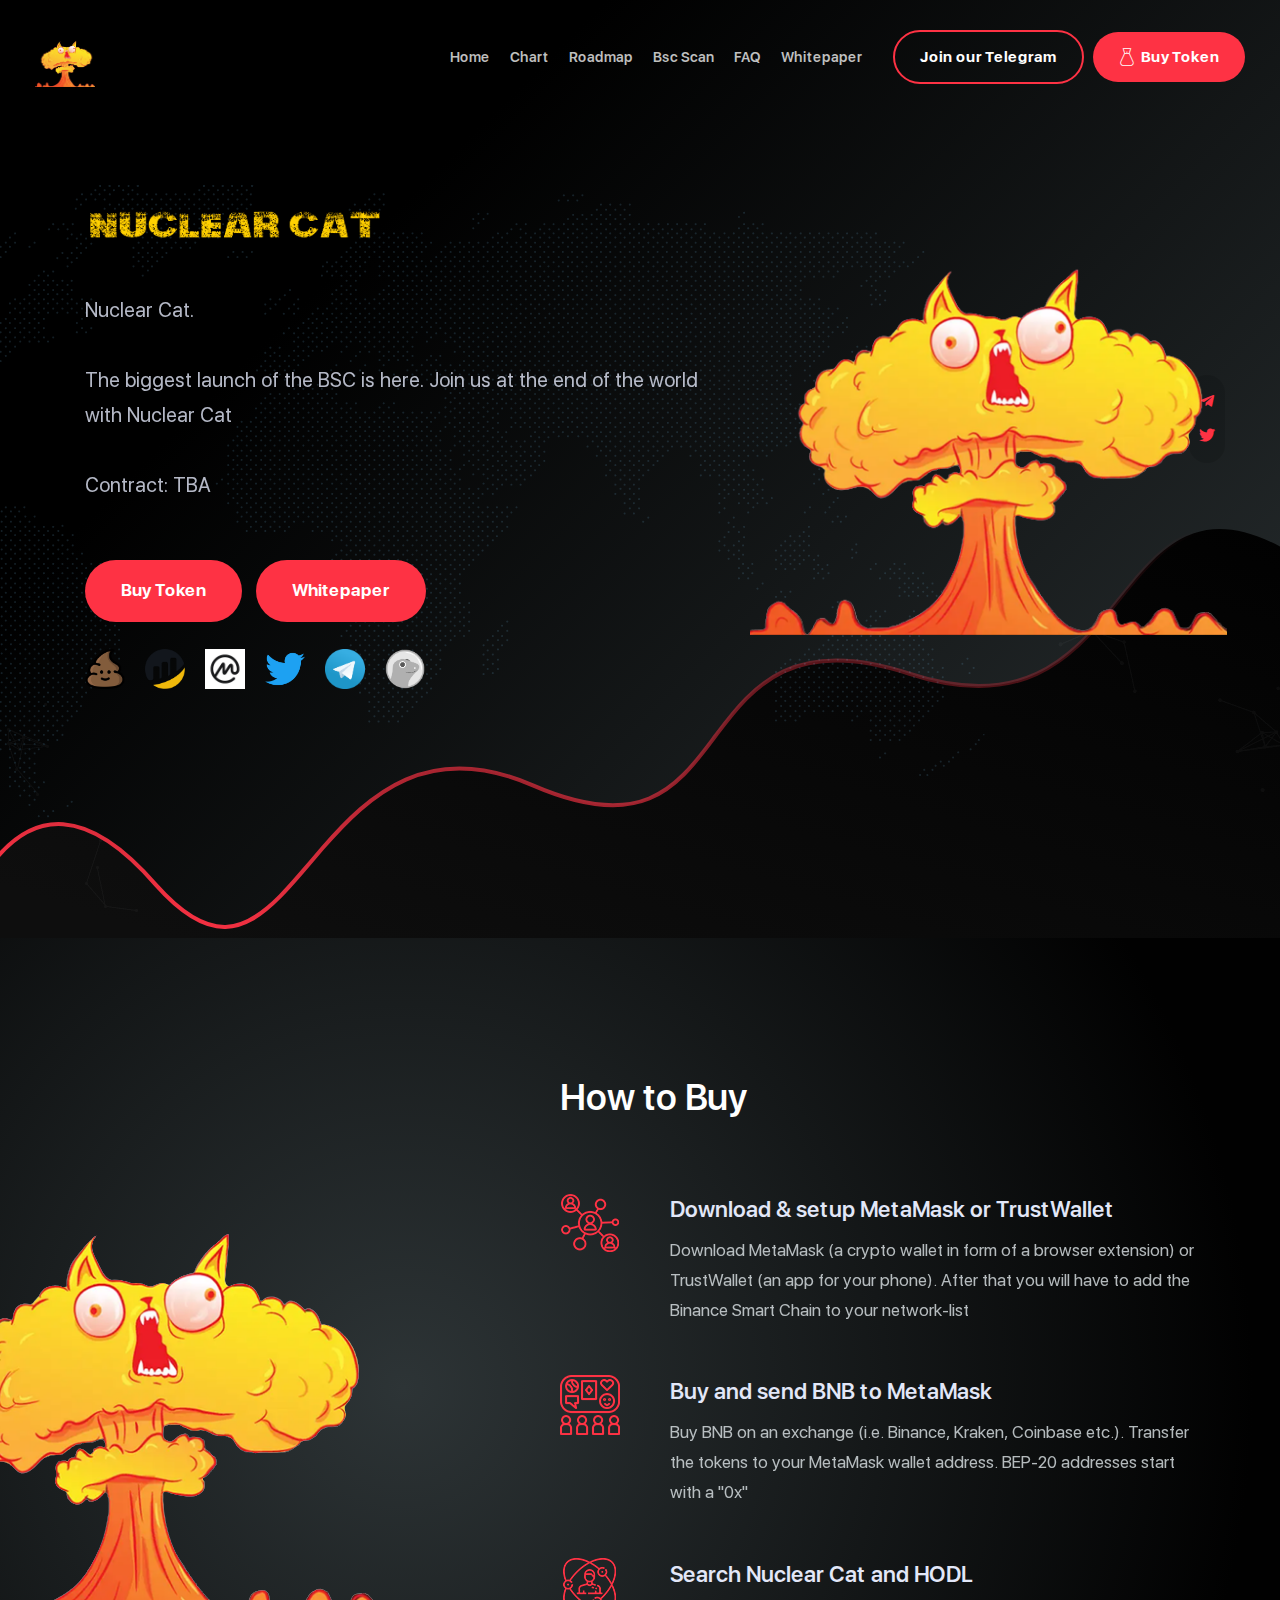
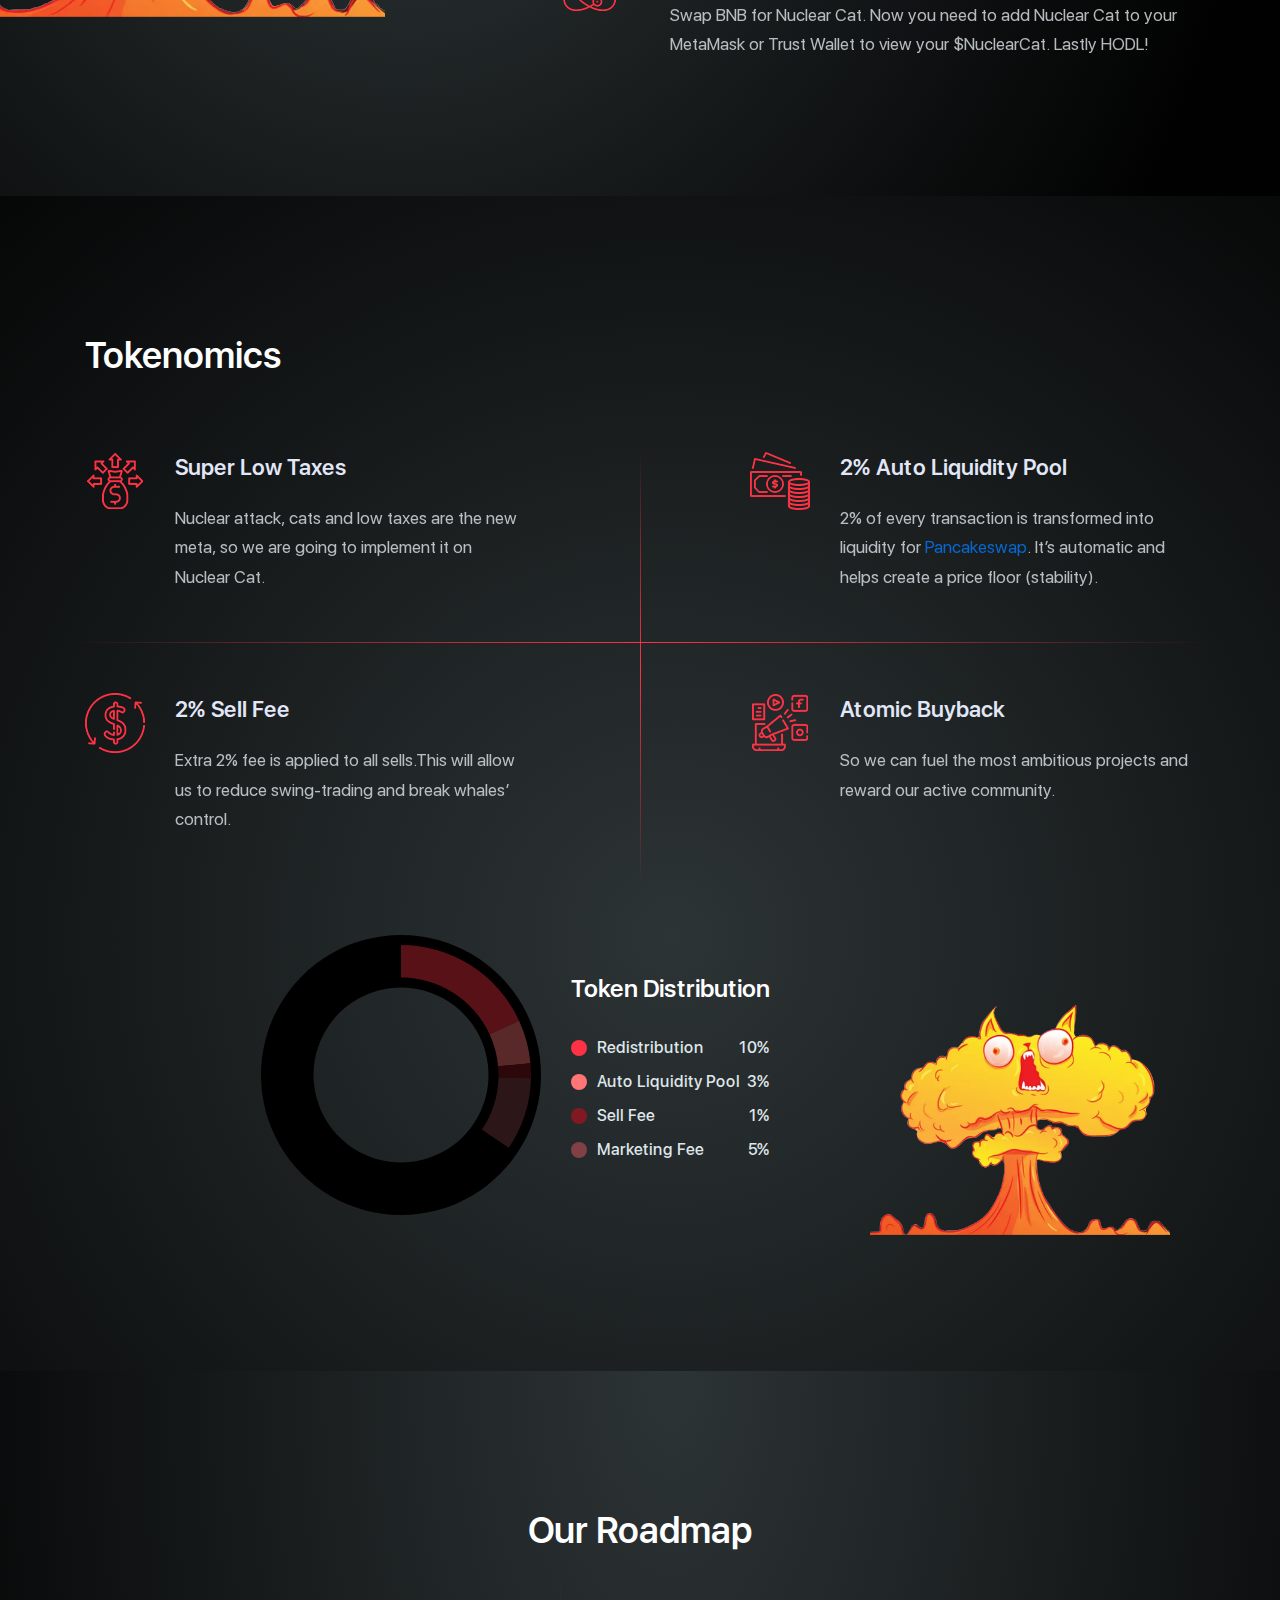
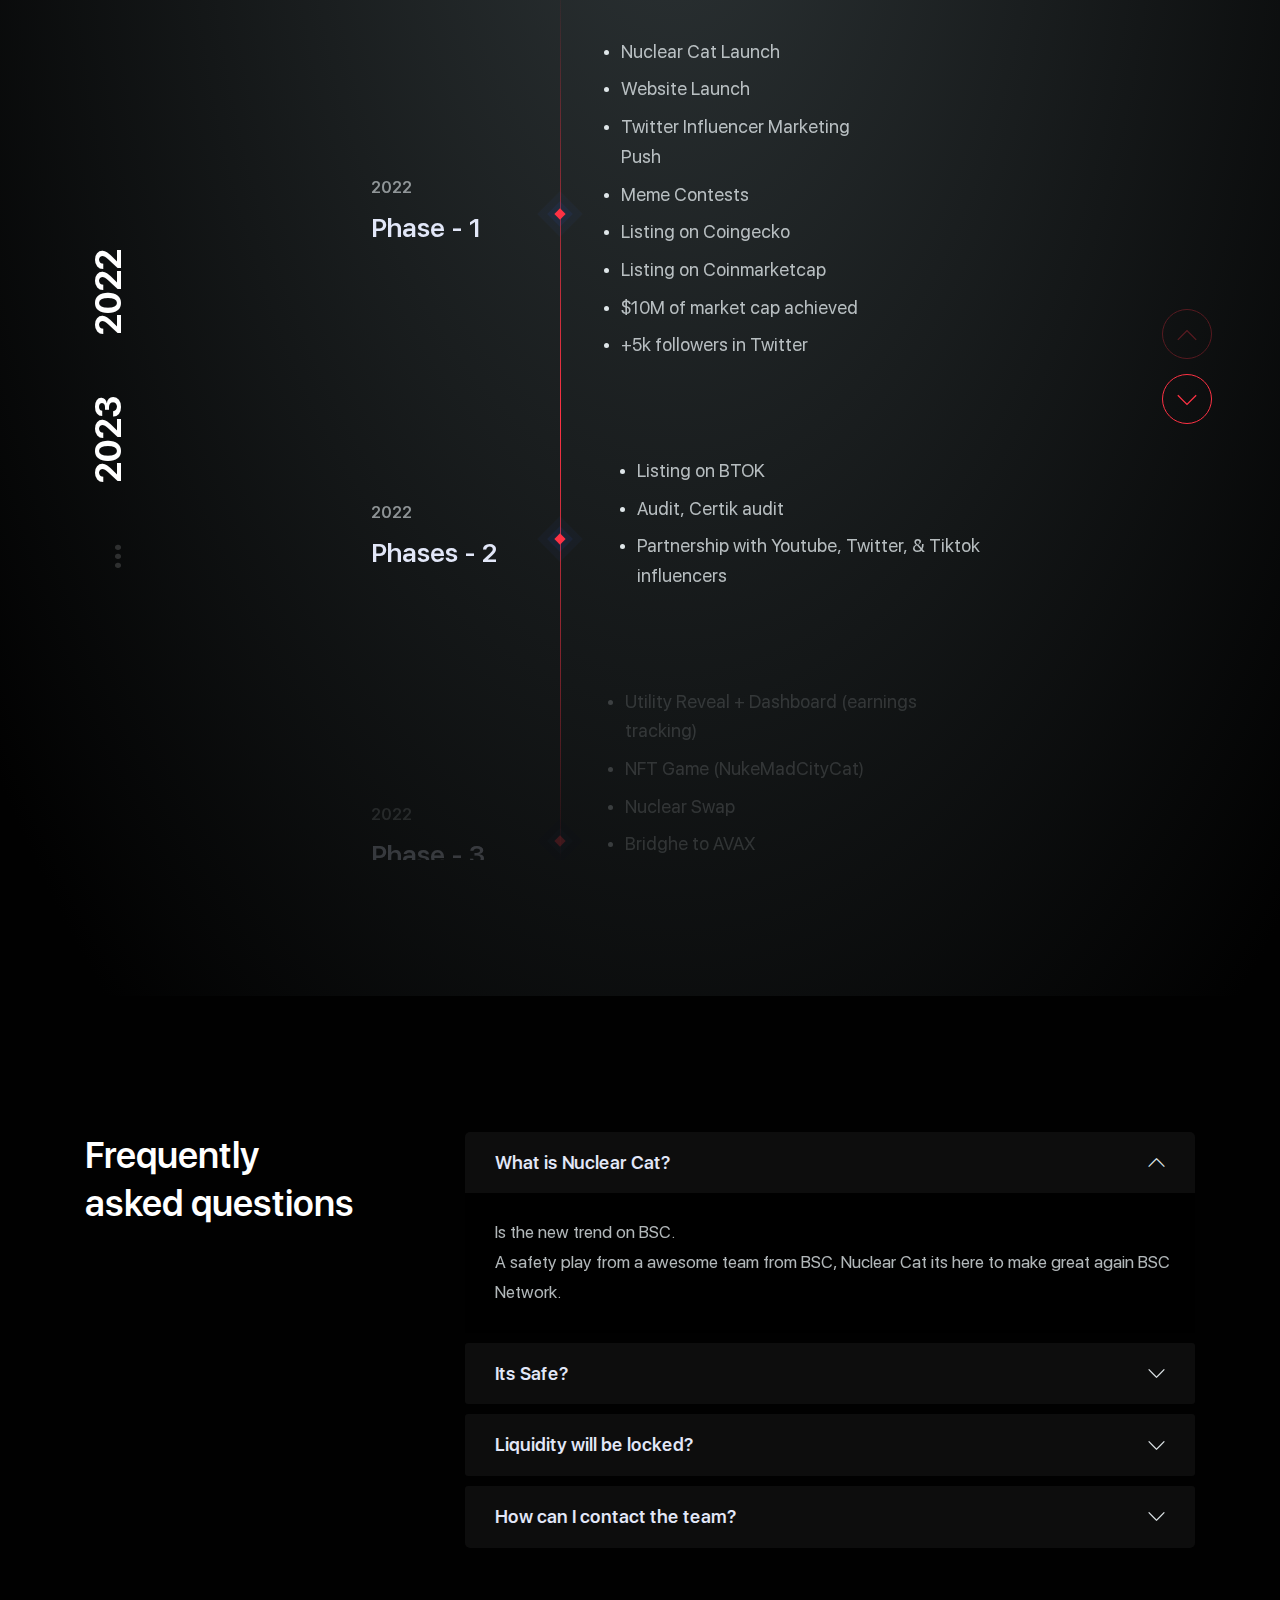
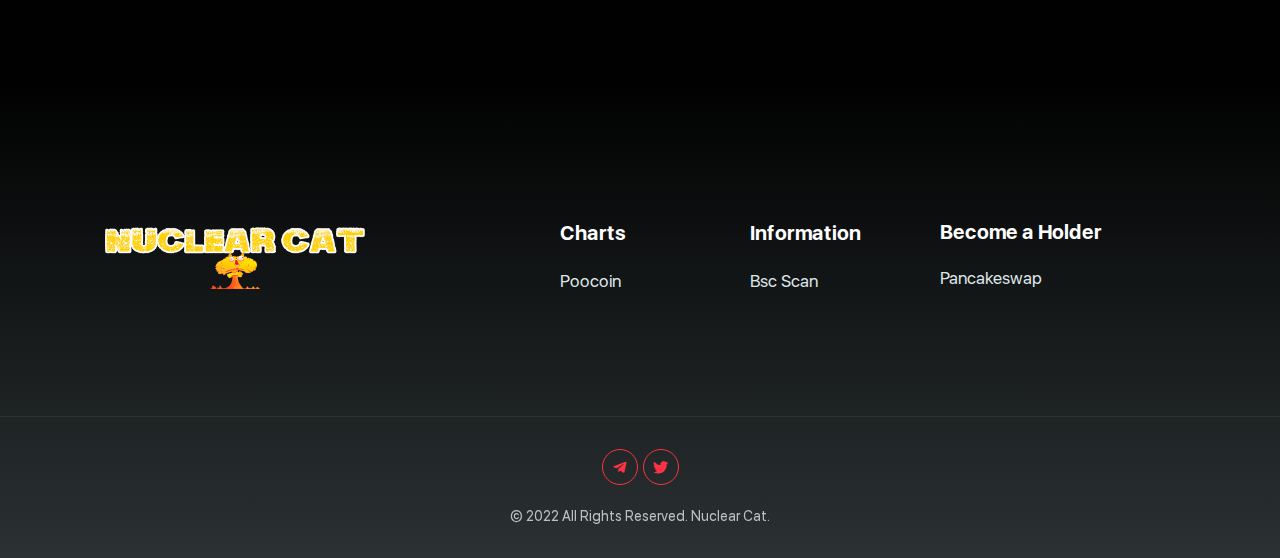
==== NuclearCat/index.html @ a7e16553 "Add files via upload" ====
<!DOCTYPE html>
<html lang="en">

<head>
    <meta charset="UTF-8">
    <meta name="viewport" content="width=device-width, initial-scale=1.0">
    <meta http-equiv="X-UA-Compatible" content="ie=edge">
    <title>BOOM!</title>
    <!-- favicon CSS -->
    <link rel="icon" type="image/png" sizes="32x32" href="favicon.png">
    <link rel="apple-touch-icon" sizes="72x72" href="apple-touch-icon-72x72.png">
    <link rel="apple-touch-icon" sizes="114x114" href="apple-touch-icon-114x114.png">
    <!-- fonts -->
    <link href="fonts/sfuidisplay.css" rel="stylesheet">
    <!-- Icon fonts -->
    <link rel="stylesheet" href="https://use.fontawesome.com/releases/v5.8.1/css/all.css">
    <!-- Plugins CSS -->
    <link rel="stylesheet" href="css/plugins.min.css">
    <!-- Style CSS -->
    <link rel="stylesheet" href="css/app.css">
    <!-- Your CSS -->
    <link rel="stylesheet" href="css/custom.css">

</head>

    <body class="theme-blue" data-spy="scroll" data-target="#navbar-nav" data-animation="false" data-appearance="darkblue">

    <main class="main">
        <!-- =========== Start of Navigation (main menu) ============ -->
        <header class="navbar navbar-sticky sticky-bg-color--darkblue navbar-expand-lg navbar-dark">
            <div class="container-fluid position-relative">
                <a class="navbar-brand" href="index-2.html">
                    <img class="navbar-brand__regular" src="img/brand-logo-white.png" alt="brand-logo">
                    <img class="navbar-brand__sticky" src="img/brand-logo-white.png" alt="sticky brand-logo">
                </a>
                <!--  End of brand logo -->
                <button class="navbar-toggler d-lg-none" type="button" data-toggle="navbarToggler" aria-label="Toggle navigation">
                    <span class="navbar-toggler-icon"></span>
                </button>
                <!-- end of Nav toggler -->

                <div class="navbar-inner ml-lg-auto">
                    <!--  Nav close button inside off-canvas/ mobile menu -->
                    <button class="navbar-toggler d-lg-none" type="button" data-toggle="navbarToggler" aria-label="Toggle navigation">
                        <span class="navbar-toggler-icon"></span>
                    </button>
                    <!-- end of Nav Toggoler -->
                    <nav>
                        <ul class="navbar-nav" id="navbar-nav">
                            <li class="nav-item">
                                <a class="nav-link" href="index-2.html">Home</a>
                            </li>
                            <li class="nav-item">
                                <a class="nav-link" href="https://poocoin.app/tokens/0x284512003f52daf4b07873145ccee21ed5aef06b" target="_blank">Chart</a>
                            </li>
                            <li class="nav-item">
                                <a class="nav-link" href="#roadmap">Roadmap</a>
                            </li>
                            <li class="nav-item">
                                <a class="nav-link" href="https://bscscan.com/token/0x284512003f52daf4b07873145ccee21ed5aef06b" target="_blank">Bsc Scan</a>
                            </li>
                            <li class="nav-item">
                                <a class="nav-link" href="#faq">FAQ</a>
                            </li>
                            <li class="nav-item">
                                <a href="Whitepaper.pdf" target="_blank" class="nav-link" href="#faq">Whitepaper</a>
                            </li>
                        </ul>
                        <!-- end of nav menu items -->
                    </nav>
                </div>
                <div class="d-flex flex-column flex-sm-row align-items-center d-sm-inline-block ml-lg-1 ml-xl-2 mr-5 mr-sm-6 m-lg-0">
                    <a href="https://t.me/minifeg_bsc" class="btn btn-size--md btn-border btn-border--width--2 btn-border--color--primary color--white rounded--full btn-hover--3d btn-hover--splash d-none d-sm-inline-block">
                        <span class="btn__text d-flex align-items-center">Join our Telegram </span>
                    </a>
                    <a href="https://pancakeswap.finance/swap" target="_blank" class="btn btn-size--md btn-bg--cta--3 rounded--full btn-hover--3d btn-hover--splash">
                        <span class="btn__text d-flex align-items-center">
                            <i class="icon icon-money-bag color--white pr-1 h6-font font-w--700"></i>
                            Buy Token
                        </span>
                    </a>
                </div>
                <!-- end of nav cta button -->
            </div>
            <!-- end of container -->
        </header>
        <!-- =========== End of Navigation (main menu)  ============ -->

        <!-- =========== Start of Hero ============ -->
        <section class="hero hero--v6 hero--full section--darkblue bg-gradient--darkblue--1 d-flex align-items-center hidden">
            <div class="background-holder background--bottom z-index1">
                <img src="img/layout/map-1.png" alt="image" class="background-image-holder">
            </div>
            <!-- end of overlay bg -->
            <div class="svg-shape svg-shape-wave d-none d-lg-block">
                <svg xmlns="http://www.w3.org/2000/svg" viewBox="0 0 1920 620">
                    <defs>
                        <linearGradient id="wave-1-a" x1="91.821%" x2="8.258%" y1="-3.695%" y2="81.178%">
                        <stop offset="0%" stop-color="#010101"/>
                        <stop offset="100%" stop-color="#0e0e0e"/>
                        </linearGradient>
                        <linearGradient id="wave-1-b" x1="90.535%" x2="10.832%" y1="4.232%" y2="85.759%">
                        <stop offset="0%" stop-color="#FE3244" stop-opacity="0"/>
                        <stop offset="100%" stop-color="#FE3244"/>
                        </linearGradient>
                    </defs>
                    <path class="svg-line" fill="url(#wave-1-a)" fill-rule="evenodd" stroke="url(#wave-1-b)" stroke-width="6" d="M-22.367223,829.365369 C47.8180949,725.233038 134.111268,731.437531 234.193598,847.152817 C273.353512,891.087195 307.028199,910.593177 338.265123,909.853439 C365.092805,909.218118 390.288083,894.182042 420.454093,863.630787 C429.588386,854.379841 438.997249,843.964548 451.335914,829.645952 C453.858532,826.718541 476.633091,799.992904 483.603802,791.987122 C504.948033,767.473516 522.234002,749.459356 540.435668,733.563857 C562.788651,714.043017 585.163058,699.16629 608.833467,688.824275 C664.49258,664.505837 726.433205,665.853427 799.302255,697.505792 C874.685922,730.250439 930.021659,735.252444 973.79212,717.251707 C992.450868,709.578239 1009.12469,697.759955 1025.59014,681.307946 C1038.52265,668.385995 1049.41242,655.028513 1067.90797,630.411498 C1069.06331,628.873768 1074.30586,621.882493 1075.73545,619.980561 C1094.31817,595.258063 1105.7581,581.219491 1119.4406,567.377636 C1137.08772,549.52499 1155.23692,536.056623 1175.64738,526.508862 C1223.79391,503.986512 1284.04516,503.894195 1364.18517,530.10651 C1441.86592,555.514446 1503.30729,554.203957 1555.08071,530.306348 C1577.09537,520.14481 1597.32891,505.962764 1617.26372,487.437577 C1633.34022,472.497869 1648.09715,456.026992 1667.76056,431.934359 C1670.72185,428.306027 1689.78833,404.658967 1695.30396,397.965487 C1712.53689,377.052492 1725.79585,362.613652 1739.58866,350.465124 C1756.33384,335.716199 1772.9761,325.393365 1790.81046,319.319361 C1831.54878,305.444757 1878.51106,314.004559 1937.4923,348.861006 C2123.16473,458.588806 2144.25888,666.20199 2001.45303,970.525832 L2000.65244,972.231901 L-125.452084,994.056123 L-22.422471,829.450405 L-22.367223,829.365369 Z" transform="translate(0 -310)"/>
                </svg>
            </div>
            <!-- end of svg shape -->
            <div class="container">
                <div class="row">
                    <div class="col-12 col-md-10 col-lg-8 col-xl-7 mx-auto mx-lg-0 mb-3 mt-8 mt-lg-0 text-center text-lg-left z-index2">
                        <div class="hero-content">
                            <img src="img/logo.png" class="banner-logo" alt="Logo">
                            <p class="hero__description text-color--200 font-size--20 opacity--80 mb-3 mb-lg-5 mb-md-6">Nuclear Cat.<br><br>

The biggest launch of the BSC is here.
Join us at the end of the world with Nuclear Cat<br><br>

Contract: TBA</p>
                            <div class="button-group d-flex flex-column flex-sm-row align-items-center d-sm-inline-block">
                                <a href="https://pancakeswap.finance/swap" target="_blank" class="btn btn-bg--cta--3 rounded--full btn-hover--3d btn-hover--splash">
                                    <span class="btn__text">Buy Token</span>
                                </a>
                                <a href="Whitepaper.pdf" target="_blank" class="btn btn-bg--cta--3 rounded--full btn-hover--3d btn-hover--splash">
                                    <span class="btn__text">Whitepaper</span>
                                </a>



                            <div class="custom-icon-section">
                                <ul class="custom-icon-list">
                                    <li><a href="https://poocoin.app/tokens/0"><img src="img/icons/poocoin.png"></a></li>
                                    <li><a href="https://bscscan.com/token/0"><img src="img/icons/bscscan.png" target="_blank"></a></li>
                                    <li><a href="#"><img src="img/icons/cmc.png" target="_blank"></a></li>
                                    <li><a href="https://twitter.com/NuclearCat15?t=SXjwMXyRB3ouV_tAhQh-Eg&s=09"><img src="img/icons/twitter.png" target="_blank"></a></li>
                                    <li><a href="https://t.me/"><img src="img/icons/telegram.png" target="_blank"></a></li>
                                    <li><a href="#"><img src="img/icons/coingecko.png" style=" -webkit-filter: grayscale(100%);-moz-filter: grayscale(100%);-o-filter: grayscale(100%);-ms-filter: grayscale(100%);filter: grayscale(100%); margin-right: 0 !important;"></a></li>
                                </ul>
                            </div>
                            </div>
                        </div>
                        <!-- end of content -->
                    </div>
                    <!-- end of col -->

                    <div class="col-0 col-md-2 col-lg-4 col-xl-5 mx-auto mx-lg-0 mb-3 mt-8 mt-lg-0 text-center text-lg-left z-index2">
                        <div class="hero-content">
                            <img src="img/DiamondHands.png" style="width: 477px;margin-top: -42px !important;" alt="Logo">
                        </div>
                        <!-- end of content -->
                    </div>

                    <div class="col-12 col-md-1 pos-abs-md-vertical-center pos-right text-center  mr-md-3 mr-xl-2 z-index1">
                        <ul class="icon-group icon-group--vertical rounded--full justify-content-center mb-3 mb-md-10">
                            <li><a href="https://t.me/" class="color--primary"><i class="fab fa-telegram-plane"></i></a></li>
                            <li><a href="https://twitter.com/NuclearCat15?t=SXjwMXyRB3ouV_tAhQh-Eg&s=09" class="color--primary"><i class="fab fa-twitter"></i></a></li>
                        </ul>
                    </div>
                    <!-- end of social icon -->

                    <div class="col-xl-5 col-lg-7 position-relative pos-abs-xl-bottom-right z-index1 col-12 pb-md-5 pr-3 text-left">
                        <div class="ico-progress ico-progress--v1">
                            <!-- <div class="text-center text-lg-left">
                                <span class="font-size--20 color--white mb-1">Since Token launch:</span>
                                <ul class="countdown d-flex mb-4 justify-content-center justify-content-lg-start text-left" id="date" data-date="Aug 18, 2021, 21:59:00">

                                    <li class="d-flex flex-column mr-2 mr-sm-3">
                                        <span class="countdown__count h2-font font-w--500 mb-1" id="days"></span>
                                        <span class="color--primary font-w--500 opacity--60">Days</span>
                                    </li>

                                    <li class="d-flex flex-column mr-2 mr-sm-3">
                                        <span class="countdown__count h2-font font-w--500 mb-1" id="hours"></span>
                                        <span class="color--primary font-w--500 opacity--60">Hours</span>
                                    </li>

                                    <li class="d-flex flex-column mr-2 mr-sm-3">
                                        <span class="countdown__count h2-font font-w--500 mb-1" id="minutes"></span>
                                        <span class="color--primary font-w--500 opacity--60">Minutes</span>
                                    </li>

                                    <li class="d-flex flex-column">
                                        <span class="countdown__count h2-font font-w--500 mb-1" id="seconds"></span>
                                        <span class="color--primary font-w--500 opacity--60">Seconds</span>
                                    </li>
                                </ul>
                            </div> -->
                            <!-- end of countdown -->
                            <!-- <div class="ico-progress-bar rounded--full d-flex align-items-center mb-2">
                                <div class="ico-progress-bar__inner rounded--full bg-color--primary jsElement" data-progress-horizon="50"></div>
                            </div>
                            <div class="d-flex justify-content-between">
                                <div class="ico-progress__text">
                                    <span class="body-font color--primary opacity--70 font-w--500">Raised</span>
                                    <p class="text-color--300 h6-font font-w--700">457 373 $</p>
                                </div>
                                <div class="ico-progress__text text-right">
                                    <span class="body-font color--primary opacity--70 font-w--500">Hard cap</span>
                                    <p class="text-color--300 h6-font font-w--700">96 000 0 $</p>

                                </div>
                            </div> -->
                        </div>
                    </div>
                    <!-- end of progress -->
                </div>
                <!-- end of row -->
            </div>

        </section>
        <!-- =========== End of Hero ============ -->

        <!-- =========== Start of About ============ -->
        <section class="space about about--v1 section--darkblue bg-gradient--darkblue--2" id="about">
            <div class="container">
                <div class="row align-items-center">
                    <div class="col-12 col-lg-5 mb-6 mb-lg-0">
                        <picture class="about__image">
                            <img src="img/illustration-01.png" alt="illustration">
                        </picture>
                    </div>
                    <!-- end of image -->
                    <div class="col-12 col-lg-7 remove-space--bottom">
                        <div class="mb-5 mb-lg-7 text-center text-lg-left reveal">
                            <h2 class="h3-font font-w--600 mb-2">How to Buy</h2>
                            <!-- <p class="font-size--20">The main objectives of the project are to meet the needs of cryptocurrency projects and users for traditional services, and to provide access to investment product.</p> -->
                        </div>
                        <!-- end of section title -->
                        <div class="d-md-flex mb-4 mb-lg-5 text-center text-md-left reveal">
                            <span class="mb-3 mb-lg-0 mr-md-5">
                                <img src="img/icon-mission.png" alt="icon">
                            </span>
                            <div>
                                <h3 class="h5-font font-w--600 text-color--200 mb-1">Download & setup MetaMask or TrustWallet</h3>
                                <p class="text-color--500">
Download MetaMask (a crypto wallet in form of a browser extension) or TrustWallet (an app for your phone). After that you will have to add the Binance Smart Chain to your network-list</p>
                            </div>
                        </div>
                        <!-- end of single item -->
                        <div class="d-md-flex mb-4 mb-lg-5 text-center text-md-left reveal">
                            <span class="mb-3 mb-lg-0 mr-md-5">
                                <img src="img/icon-vision.png" alt="icon">
                            </span>
                            <div>
                                <h3 class="h5-font font-w--600 text-color--200 mb-1">Buy and send BNB to MetaMask</h3>
                                <p class="text-color--500">
Buy BNB on an exchange (i.e. Binance, Kraken, Coinbase etc.). Transfer the tokens to your MetaMask wallet address. BEP-20 addresses start with a "0x"</p>
                            </div>
                        </div>
                        <!-- end of single item -->
                        <div class="d-md-flex mb-4 mb-lg-5 text-center text-md-left reveal">
                            <span class="mb-3 mb-lg-0 mr-md-5">
                                <img src="img/icon-background.png" alt="icon">
                            </span>
                            <div>
                                <h3 class="h5-font font-w--600 text-color--200 mb-1">Search Nuclear Cat and HODL</h3>
                                <p class="text-color--500">
Swap BNB for Nuclear Cat. Now you need to add Nuclear Cat to your MetaMask or Trust Wallet to view your $NuclearCat. Lastly HODL!</p>
                            </div>
                        </div>
                        <!-- end of single item -->
                    </div>
                </div>
            </div>

        </section>
        <!-- =========== End of About ============ -->


        <!-- =========== Start of Benefits and CTA ============ -->
        <section class="space section--darkblue bg-gradient--darkblue--3">
            <div class="container">
                <div class="row">
                    <div class="col-12 col-md-9 mx-auto mx-md-0">
                        <div class="mb-5 mb-lg-7 text-center text-md-left reveal">
                            <h2 class="h3-font font-w--600 mb-2">Tokenomics</h2>
                        </div>
                    </div>
                </div>
                <!-- end of section title row -->
                <div class="position-relative">
                    <div class="vertical-border d-flex pos-abs-center h-100 w-100">
                        <span class="column-border"></span>
                    </div>
                    <div class="row horizontal-border justify-content-between mb-lg-5 pb-lg-5 reveal">
                        <div class="col-12 col-md-6 col-lg-5">
                            <div class="d-lg-flex mb-4 mb-lg-0 text-center text-md-left">
                                <span class="mb-3 mb-lg-0 mr-md-3">
                                    <img src="img/icon-place1.png" alt="icon">
                                </span>
                                <div>
                                    <h3 class="h5-font text-color--200 font-w--600 mb-2">Super Low Taxes</h3>
                                    <p class="text-color--500">
Nuclear attack, cats and low taxes are the new meta, so we are going to implement it on Nuclear Cat. 

                                    </p>
                                </div>
                            </div>
                        </div>
                        <!-- end of single item col -->
                        <div class="col-12 col-md-6 col-lg-5">
                            <div class="d-lg-flex mb-4 mb-lg-0 text-center text-md-left">
                                <span class="mb-3 mb-lg-0 mr-md-3">
                                    <img src="img/icon-place2.png" alt="icon">
                                </span>
                                <div>
                                    <h3 class="h5-font text-color--200 font-w--600 mb-2">2% Auto Liquidity Pool</h3>
                                    <p class="text-color--500">
2% of every transaction is transformed into liquidity for <a href="https://pancakeswap.finance/swap" target="_blank">Pancakeswap</a>.
It’s automatic and helps create a price floor (stability).</p>
                                </div>
                            </div>
                        </div>
                        <!-- end of single item col -->
                    </div>
                    <!-- end of content row -->
                    <div class="row horizontal-border justify-content-between mb-lg-5 pb-lg-5 reveal">
                        <div class="col-12 col-md-6 col-lg-5">
                            <div class="d-lg-flex mb-4 mb-lg-0 text-center text-md-left">
                                <span class="mb-3 mb-lg-0 mr-md-3">
                                    <img src="img/icon-place3.png" alt="icon">
                                </span>
                                <div>
                                    <h3 class="h5-font text-color--200 font-w--600 mb-2">2% Sell Fee</h3>
                                    <p class="text-color--500">
Extra 2% fee is applied to all sells.This will allow us to reduce swing-trading and break whales’ control. </p>
                                </div>
                            </div>
                        </div>
                        <!-- end of single item col -->
                        <div class="col-12 col-md-6 col-lg-5">
                            <div class="d-lg-flex mb-4 mb-lg-0 text-center text-md-left">
                                <span class="mb-3 mb-lg-0 mr-md-3">
                                    <img src="img/icon-place4.png" alt="icon">
                                </span>
                                <div>
                                    <h3 class="h5-font text-color--200 font-w--600 mb-2">Atomic Buyback</h3>
                                    <p class="text-color--500">
So we can fuel the most ambitious projects and reward our active community.</p>
                                </div>
                            </div>
                        </div>
                        <!-- end of single item col -->
                    </div>
                    <!-- end of content row -->
                </div>
                <!-- end of benefits row -->
                <div class="row">
                    <div class="col-12 col-lg-8 pr-lg-6 mb-4 mb-lg-0">
                        <div class="token-saleinfo-dist d-md-flex align-items-md-center reveal">
                            <div id="pie-chart--v1" class="pie-chart--flat position-relative mx-auto mr-md-3 mb-3 mb-md-0">
                                <div class="text-center d-flex flex-column pos-abs-center">
                                </div>
                            </div>
                            <!-- end of pie chart -->
                            <div class="content dist-content">
                                <h3 class="h4-font font-w--600 mb-3">Token Distribution</h3>

                                <ul class="content-list list-unstyled remove-space--bottom">
                                    <li class="font-w--500 d-flex align-items-center justify-content-between mb-1">
                                        <div class="d-flex align-items-center">
                                            <span class="oval--md mr-1 jsElement" data-bg-color="#FE3244"></span>
                                            <span class="content-list__name text-color--400">Redistribution</span>
                                        </div>
                                        <span class="content-list__value text-color--400">10%</span>
                                    </li>
                                    <li class="font-w--500 d-flex align-items-center justify-content-between mb-1">
                                        <div class="d-flex align-items-center">
                                            <span class="oval--md mr-1 jsElement" data-bg-color="#ff7675"></span>
                                            <span class="content-list__name text-color--400">Auto Liquidity Pool </span>
                                        </div>
                                        <span class="content-list__value text-color--400">3%</span>
                                    </li>
                                    <li class="font-w--500 d-flex align-items-center justify-content-between mb-1">
                                        <div class="d-flex align-items-center">
                                            <span class="oval--md mr-1 jsElement" data-bg-color="#801922"></span>
                                            <span class="content-list__name text-color--400">Sell Fee</span>
                                        </div>
                                        <span class="content-list__value text-color--400">1%</span>
                                    </li>
                                    <li class="font-w--500 d-flex align-items-center justify-content-between mb-1">
                                        <div class="d-flex align-items-center">
                                            <span class="oval--md mr-1 jsElement" data-bg-color="#804045"></span>
                                            <span class="content-list__name text-color--400">Marketing Fee</span>
                                        </div>
                                        <span class="content-list__value text-color--400">5%</span>
                                    </li>
                                </ul>
                            </div>
                            <!-- end of dist content -->
                        </div>
                    </div>
                    <!-- end of token dist col -->

                    <div class="col-12 col-lg-4 ml-auto">
                        <center><img src="img/MinifegLogo.png" alt="MiniFeg" style="max-width: 300px;"></center>
                    </div>
                </div>
            </div>
            <!-- end of benefits area -->

        </section>
        <!-- =========== End of Benefits and CTA ============ -->


        <!-- =========== Start of Roadmap ============ -->
        <section class="space hidden roadmap roadmap--v1 section--darkblue bg-gradient--darkblue--5" id="roadmap">
            <div class="container">
                <div class="row">
                    <div class="col-12 col-sm-10 col-md-8 mx-auto reveal">
                        <div class="text-center mb-sm-5 mb-lg-7" style="margin-bottom: 0 !important;">
                            <h2 class="h3-font font-w--600 mb-2">Our Roadmap</h2>
                        </div>
                    </div>
                </div>
                <!-- end of section title row -->
                <div class="row align-items-center pb-7 pb-md-0 reveal">
                    <div class="col-12 col-xl-1 mx-auto mx-lg-0 text-center">
                        <ul class="roadmap__year list-unstyled d-xl-flex flex-xl-column">
                        </ul>
                    </div>
                    <div class="col-12 col-xl-9 ml-xl-auto">
                        <div class="carosuel-slider--v6" >
                            <div class="slide mb-1" data-year="2022">
                                <div class="d-md-flex align-items-md-center">
                                    <div class="mr-5 pr-5 mr-xl-7 pr-xl-7 mb-3 mb-md-0 position-relative">
                                        <span class="text-color--500 font-w--600 mb-1 opacity--60">2022</span>
                                        <h3 class="slide__title font-w--600 font-size--26 text-color--200">Phase - 1</h3>
                                        <span class="d-none d-md-inline-block decor decor--square"></span>
                                    </div>
                                    <ul class="pl-2 pl-md-0">
                                        <li class="text-color--400">
                                            <p class="h6-font">Nuclear Cat Launch</p>
                                        </li>
                                        <li class="text-color--400">
                                            <p class="h6-font">Website Launch</p>
                                        </li>
                                        <li class="text-color--400">
                                            <p class="h6-font">Twitter Influencer Marketing Push</p>
                                        </li>
                                        <li class="text-color--400">
                                            <p class="h6-font">Meme Contests</p>
                                        </li>
                                        <li class="text-color--400">
                                            <p class="h6-font">Listing on Coingecko</p>
                                        </li>
                                        <li class="text-color--400">
                                            <p class="h6-font">Listing on Coinmarketcap</p>
                                        </li>
                                        <li class="text-color--400">
                                            <p class="h6-font">$10M of market cap achieved</p>
                                        </li>
                                        <li class="text-color--400">
                                            <p class="h6-font">+5k followers in Twitter</p>
                                        </li>
                                    </ul>
                                </div>
                            </div>
                            <!-- end of single slide -->
                            <div class="slide mb-1" data-year="2022">
                                <div class="d-md-flex align-items-md-center">
                                    <div class="mr-5 pr-5 mr-xl-7 pr-xl-7 mb-3 mb-md-0 position-relative">
                                        <span class="text-color--500 font-w--600 mb-1 opacity--60">2022</span>
                                        <h3 class="slide__title font-size--26 font-w--600 text-color--200">Phases - 2</h3>
                                        <span class="d-none d-md-inline-block decor decor--square"></span>
                                    </div>
                                    <ul class="pl-2 pl-md-0">
                                        <li class="text-color--400">
                                            <p class="h6-font">Listing on BTOK</p>
                                        </li>
                                        <li class="text-color--400">
                                            <p class="h6-font">Audit, Certik audit</p>
                                        </li>
                                        <li class="text-color--400">
                                            <p class="h6-font">Partnership with Youtube, Twitter, & Tiktok influencers</p>
                                        </li>
                                    </ul>
                                </div>
                            </div>
                            <!-- end of single slide -->
                            <div class="slide mb-1" data-year="2023">
                                <div class="d-md-flex align-items-md-center">
                                    <div class="mr-5 pr-5 mr-xl-7 pr-xl-7 mb-3 mb-md-0 position-relative">
                                        <span class="text-color--500 font-w--600 mb-1 opacity--60">2022</span>
                                        <h3 class="slide__title font-size--26 font-w--600 text-color--200">Phase - 3</h3>
                                        <span class="d-none d-md-inline-block decor decor--square"></span>
                                    </div>
                                    <ul class="pl-2 pl-md-0">
                                        <li class="text-color--400">
                                            <p class="h6-font">Utility Reveal + Dashboard (earnings tracking)</p>
                                        </li>
                                        <li class="text-color--400">
                                            <p class="h6-font">NFT Game (NukeMadCityCat)</p>
                                        </li>
                                        <li class="text-color--400">
                                            <p class="h6-font">Nuclear Swap</p>
                                        </li>
                                        <li class="text-color--400">
                                            <p class="h6-font">Bridghe to AVAX</p>
                                        </li>
                                        <li class="text-color--400">
                                            <p class="h6-font">Building NFT Platform</p>
                                        </li>
                                        <li class="text-color--400">
                                            <p class="h6-font">Marketing: NuclearCat goes to mainstream</p>
                                        </li>
                                    </ul>
                                </div>
                            </div>
                            <!-- end of single slide -->
                            <div class="slide mb-1" data-year="2022">
                                <div class="d-md-flex align-items-md-center">
                                    <div class="mr-5 pr-5 mr-xl-7 pr-xl-7 mb-3 mb-md-0 position-relative">
                                        <span class="text-color--500 font-w--600 mb-1 opacity--60">2022</span>
                                        <h3 class="slide__title font-size--26 font-w--600 text-color--200">Phase - 4</h3>
                                        <span class="d-none d-md-inline-block decor decor--square"></span>
                                    </div>
                                    <ul class="pl-2 pl-md-0">
                                        <li class="text-color--400">
                                            <p class="h6-font">To be continued...</p>
                                        </li>
                                    </ul>
                                </div>
                            </div>
                            <!-- end of single slide -->
                            <!-- <div class="slide mb-1" data-year="2022">
                                <div class="d-md-flex align-items-md-center">
                                    <div class="mr-5 pr-5 mr-xl-7 pr-xl-7 mb-3 mb-md-0 position-relative">
                                        <span class="text-color--500 font-w--600 mb-1 opacity--60">2022</span>
                                        <h3 class="slide__title font-size--26 font-w--600 text-color--200">Phase - 5</h3>
                                        <span class="d-none d-md-inline-block decor decor--square"></span>
                                    </div>
                                    <ul class="pl-2 pl-md-0">
                                        <li class="text-color--400">
                                            <p class="h6-font">To be continued...</p>
                                        </li>
                                    </ul>
                                </div>
                            </div> -->
<!-- end of single slide -->
                            <!-- <div class="slide mb-1" data-year="2023">
                                <div class="d-md-flex align-items-md-center">
                                    <div class="mr-5 pr-5 mr-xl-7 pr-xl-7 mb-3 mb-md-0 position-relative">
                                        <span class="text-color--500 font-w--600 mb-1 opacity--60">2023</span>
                                        <h3 class="slide__title font-size--26 font-w--600 text-color--200">Phase - 6</h3>
                                        <span class="d-none d-md-inline-block decor decor--square"></span>
                                    </div>
                                    <ul class="pl-2 pl-md-0">
                                        <li class="text-color--400">
                                            <p class="h6-font">To be continued...</p>
                                        </li>
                                    </ul>
                                </div>
                            </div> -->
                            <!-- end of single slide -->
                            <div class="slide mb-1" data-year="...">

                            </div>
                            <!-- end of single slide -->
                        </div>
                        <!-- end of single year slide group -->
                    </div>
                </div>
            </div>
        </section>
        <!-- =========== End of Roadmap ============ -->

        <!-- =========== Start of Doc and FAQ ============ -->
        <section class="section--darkblue bg-gradient--darkblue-6">

            <div class="space faq faq--v1" id="faq">
                <div class="container">
                    <div class="row">
                        <div class="col-12 col-lg-4">
                            <div class="text-center text-sm-left mb-5 mb-lg-7 reveal">
                                <h2 class="h3-font font-w--600 mb-2">Frequently <br> asked questions</h2>
                            </div>
                        </div>
                        <!-- end of section title col -->
                        <div class="col-12 col-lg-8">
                            <div class="accordion accordion--v1 reveal remove-space--bottom" id="accordion1">
                                <div class="card mb-1">
                                    <button class="btn btn-header btn-link" type="button" data-toggle="collapse" data-target="#collapse1" aria-expanded="true" aria-controls="collapse1">
                                        <span class="h6-font text-color--200 text-left font-w--600">What is Nuclear Cat?</span>
                                        <i class="icon icon-up-arrow"></i>
                                    </button>
                                    <div id="collapse1" class="collapse show" data-parent="#accordion1">
                                        <div class="card-body pl-3">
                                            <p class="text-color--500">Is the new trend on BSC.<br>
A safety play from a awesome team from BSC, Nuclear Cat its here to make great again BSC Network.

                                            </p>
                                        </div>
                                    </div>
                                </div>
                                <!-- end of single accordion-->
                                <div class="card mb-1">
                                    <button class="btn btn-header btn-link collapsed" type="button" data-toggle="collapse" data-target="#collapse2" aria-expanded="false" aria-controls="collapse2">
                                        <span class="h6-font text-color--200 text-left font-w--600">Its Safe?</span>
                                        <i class="icon icon-up-arrow"></i>
                                    </button>
                                    <div id="collapse2" class="collapse" data-parent="#accordion1">
                                        <div class="card-body pl-3">
                                            <p class="text-color--500">The contract its verified on BSCscan and you can test it with your favorite token checker tool.</p>
                                        </div>
                                    </div>
                                </div>
                                <!-- end of single accordion-->
                                <div class="card mb-1">
                                    <button class="btn btn-header btn-link collapsed" type="button" data-toggle="collapse" data-target="#collapse3" aria-expanded="false" aria-controls="collapse3">
                                        <span class="h6-font text-color--200 text-left font-w--600">Liquidity will be locked?</span>
                                        <i class="icon icon-up-arrow"></i>
                                    </button>
                                    <div id="collapse3" class="collapse" data-parent="#accordion1">
                                        <div class="card-body pl-3">
                                            <p class="text-color--500">Yes, the liquidity will be locked after launch.</p>
                                        </div>
                                    </div>
                                </div>
                                <!-- end of single accordion-->
                                <div class="card mb-1">
                                    <button class="btn btn-header btn-link collapsed" type="button" data-toggle="collapse" data-target="#collapse4" aria-expanded="false" aria-controls="collapse4">
                                        <span class="h6-font text-color--200 text-left font-w--600">How can I contact the team?</span>
                                            <i class="icon icon-up-arrow"></i>
                                    </button>
                                    <div id="collapse4" class="collapse" data-parent="#accordion1">
                                        <div class="card-body pl-3">
                                            <p class="text-color--500">The best way to contact the team is through our <a href="https://t.me/" target="_blank">Telegram</a>. We are always available to help you!</p>
                                        </div>
                                    </div>
                                </div>

                        </div>
                    </div>
                    <!-- end of FAQ row -->
                </div>
                <!-- end of FAQ container -->
            </div>
            <!-- end of FAQ Area -->

        </section>
        <!-- =========== End of Doc and FAQ ============ -->


        <!-- =========== Start of Footer ============ -->
        <footer class="footer section--darkblue bg-gradient--darkblue--6">
            <div class="space--top pb-6 pb-lg-10 border--bottom">
                <div class="container">
                    <div class="row">
                        <div class="col-12 col-md-9 col-lg-5 pr-lg-7 mb-4 mb-lg-0">
                            <span class="mb-2">
                                <img src="img/brand-logo-white-FOOTER.png" alt="brand-logo">
                            </span>
                            <!-- <p>The main objectives of the project are to meet the needs of cryptocurrency projects and users for traditional services, and to provide access to investment product.</p> -->
                        </div>
                        <!-- end of col -->
                        <div class="col-6 col-md-4 col-lg-2 mb-1 mb-lg-0">
                            <h3 class="font-size--20 text-color--300 mb-2 font-w--700">Charts</h3>
                            <ul class="list-unstyled">
                                <li><a href="https://poocoin.app/tokens/0" class="text-color--400 body-font">Poocoin</a></li>
                            </ul>
                        </div>
                        <!-- end of widget col -->
                        <div class="col-6 col-md-4 col-lg-2 mb-1 mb-lg-0">
                            <h3 class="font-size--20 text-color--300 mb-2 font-w--700">Information</h3>
                            <ul class="list-unstyled">
                                <li><a href="https://bscscan.com/token/0x284512003f52daf4b07873145ccee21ed5aef06b" class="text-color--400 body-font">Bsc Scan</a></li>
                            </ul>
                        </div>
                        <!-- end of widget col -->
                        <div class="col-6 col-md-4 col-lg-3 mb-1 mb-lg-0">
                            <h2 class="font-size--20 text-color--300 mb-2 font-w--700">Become a Holder</h2>
                            <ul class="list-unstyled">
                            <li><a href="https://pancakeswap.finance/swap" target="_blank" class="text-color--400 body-font">Pancakeswap</a></li>
                            </ul>
                        </div>
                        <!-- end of col -->
                    </div>
                    <!-- end of row -->
                </div>
                <!-- end of main footer container -->
            </div>
            <!-- end of main footer area -->
            <div class="py-3">
                <div class="container">
                    <div class="row">
                        <div class="col text-center">
                            <ul class="icon-group icon-rounded icon-rounded-color--primary justify-content-center">
                                <li><a href="#" class="color--primary"><i class="fab fa-telegram-plane"></i></a></li>
                                <li><a href="" class="color--primary"><i class="fab fa-twitter"></i></a></li>
                            </ul>
                            <p class="text-color--500 font-size--14">© 2022 All Rights Reserved.<a href="#" class="text-color--500">&nbsp;Nuclear Cat</a>. </p>
                        </div>
                    </div>
                    <!-- end of mini footer row -->
                </div>
                <!-- end of mini footer container -->
            </div>
            <!-- end of mini footer area -->
        </footer>
        <!-- =========== End of Footer ============ -->
    </main>
    <script src="js/plugins.min.js"></script>
    <script src="js/app.js"></script>
</body>

</html>
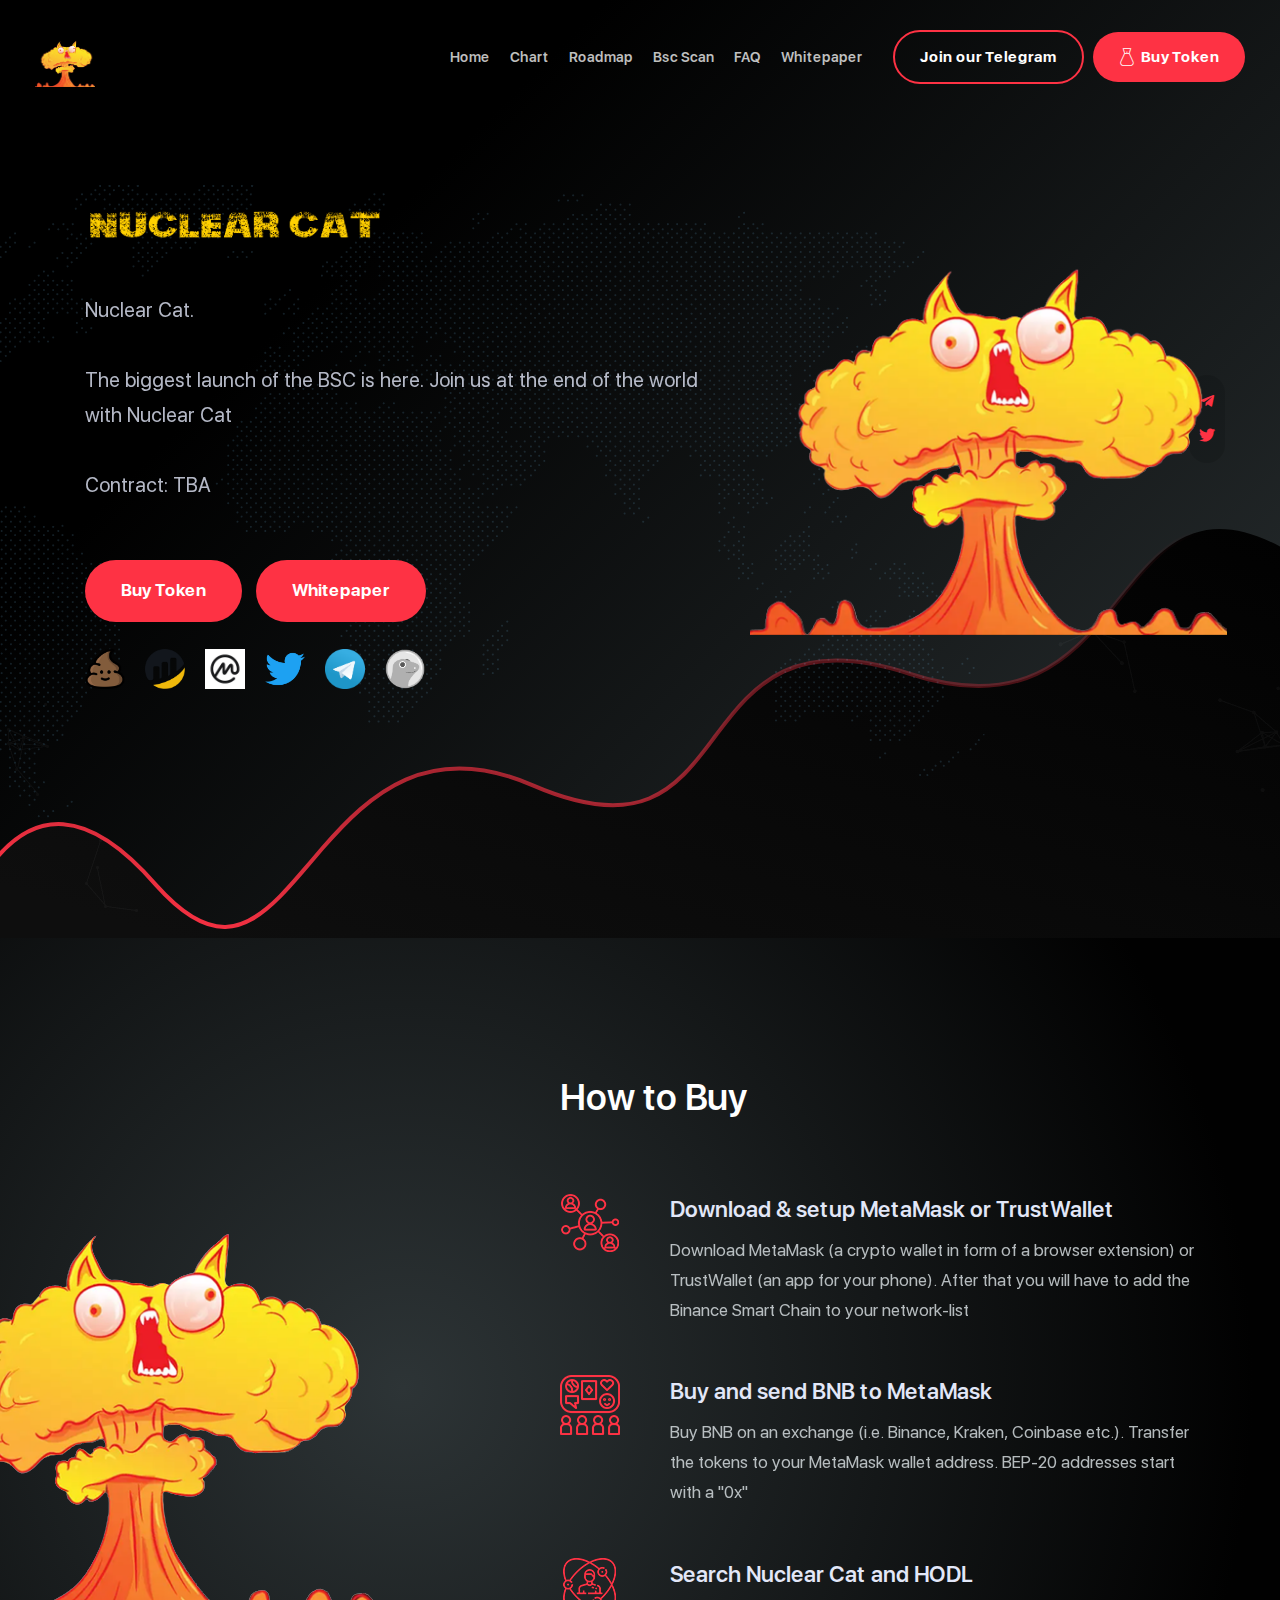
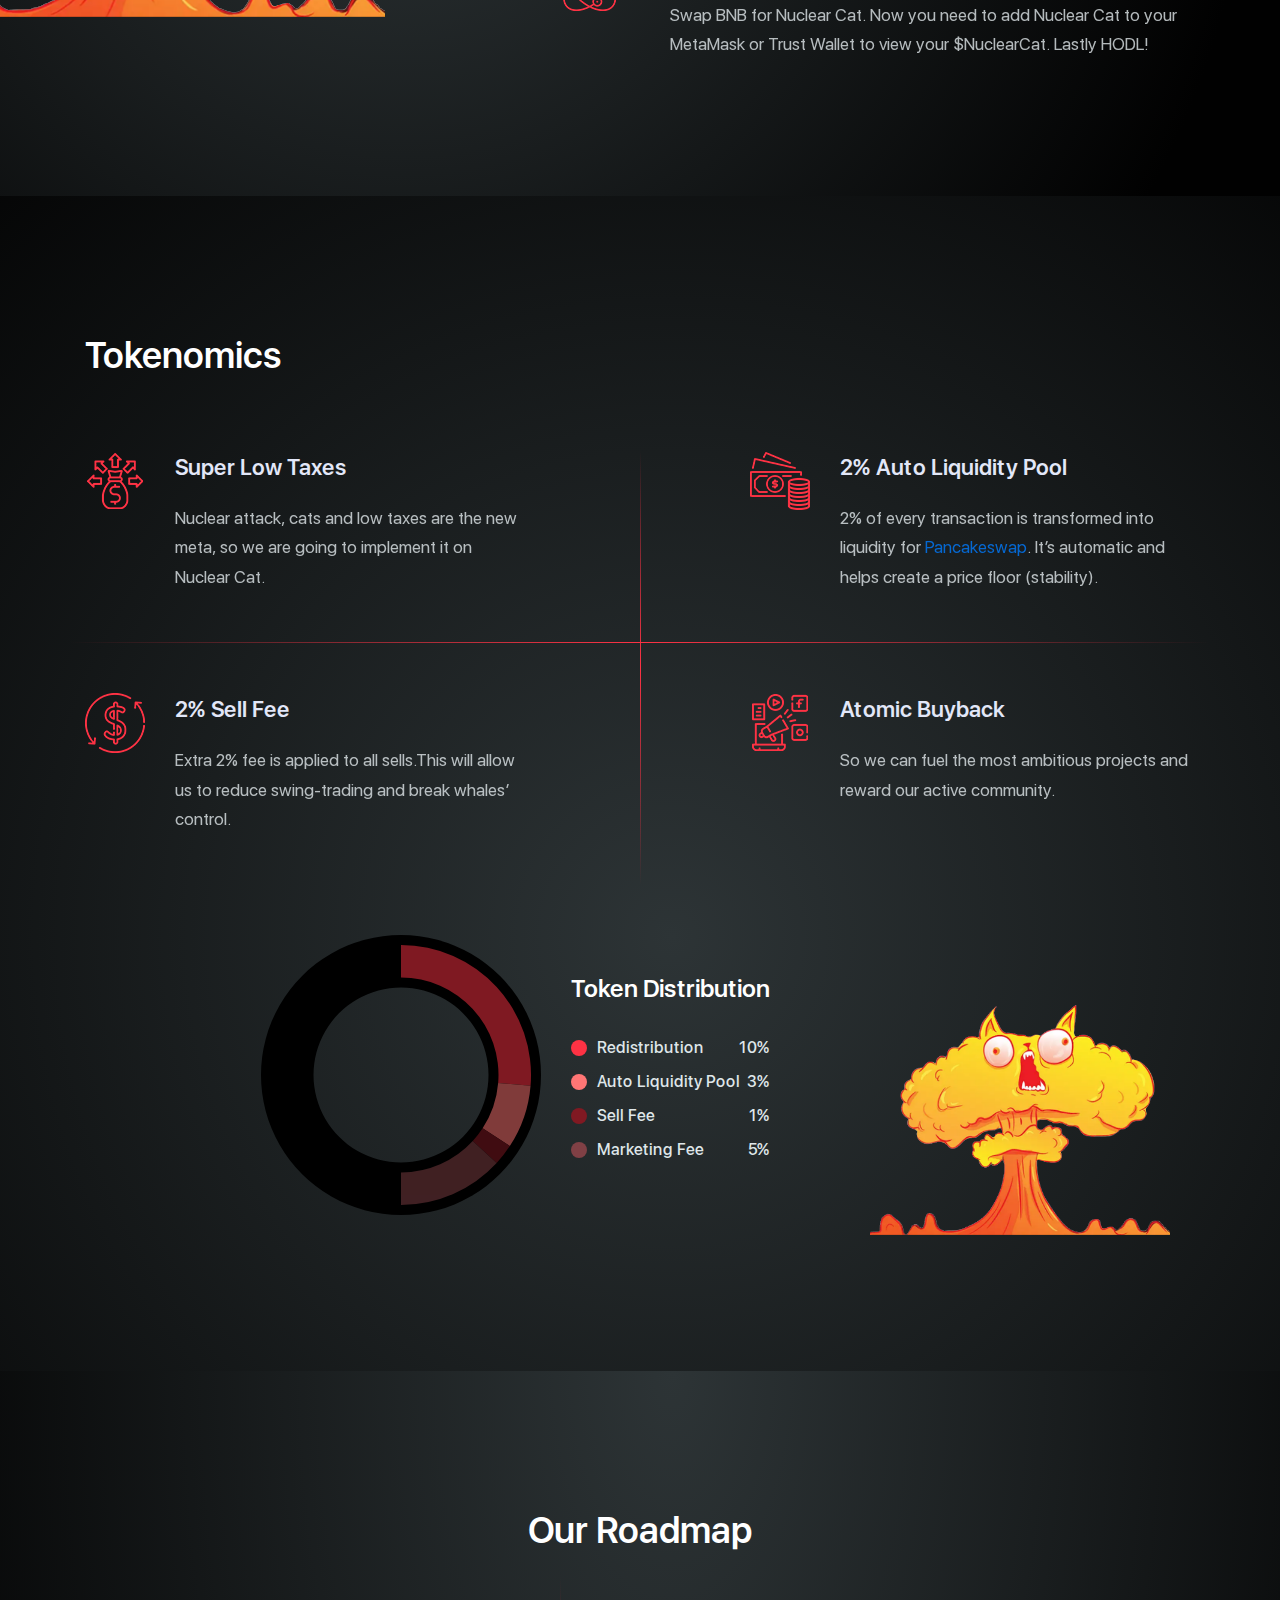
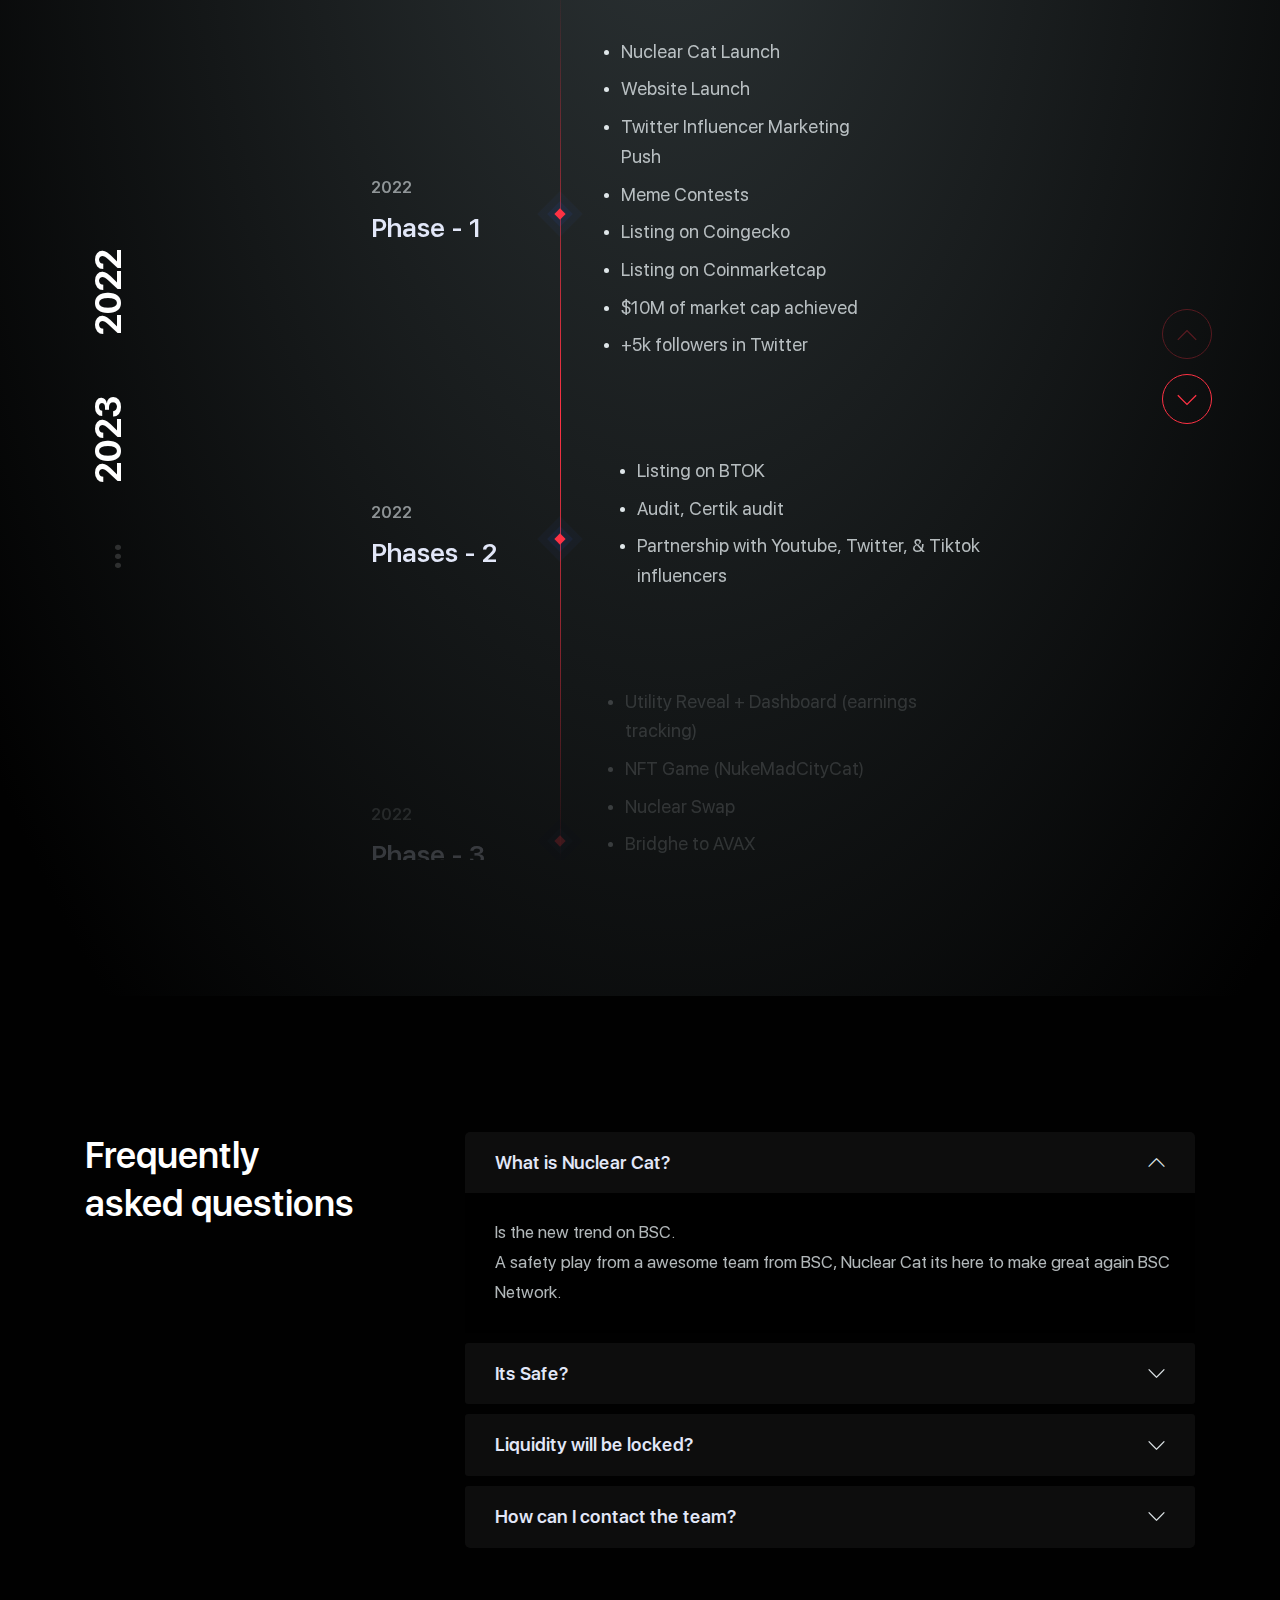
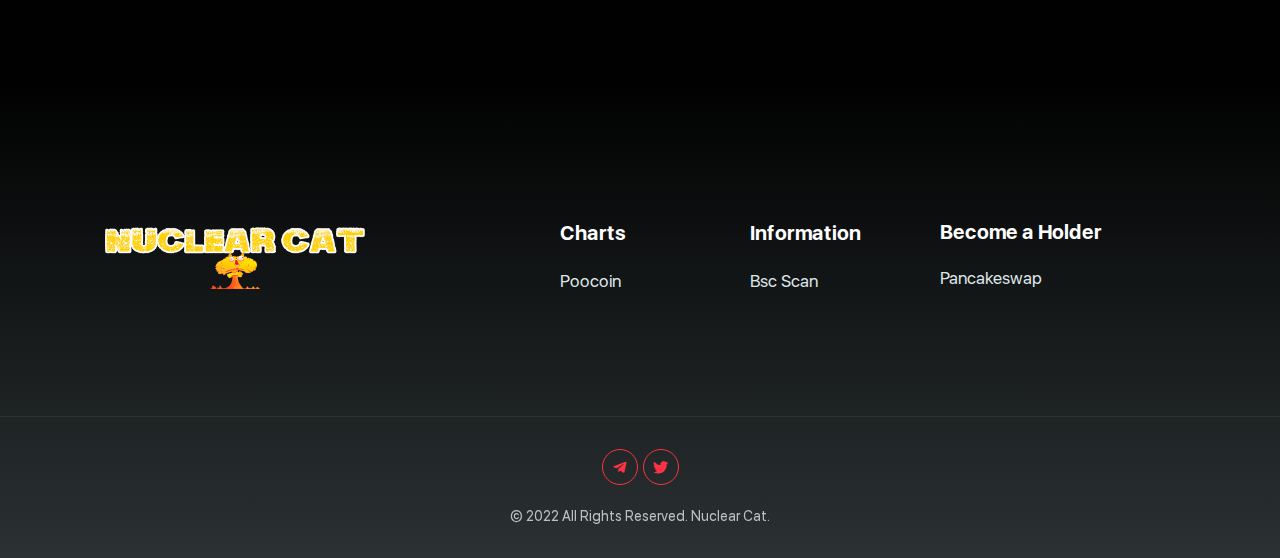
==== commit 827fc73d: "Update index.html" ====
--- a/NuclearCat/index.html
+++ b/NuclearCat/index.html
@@ -70,7 +70,7 @@
                     </nav>
                 </div>
                 <div class="d-flex flex-column flex-sm-row align-items-center d-sm-inline-block ml-lg-1 ml-xl-2 mr-5 mr-sm-6 m-lg-0">
-                    <a href="https://t.me/minifeg_bsc" class="btn btn-size--md btn-border btn-border--width--2 btn-border--color--primary color--white rounded--full btn-hover--3d btn-hover--splash d-none d-sm-inline-block">
+                    <a href="https://t.me/" class="btn btn-size--md btn-border btn-border--width--2 btn-border--color--primary color--white rounded--full btn-hover--3d btn-hover--splash d-none d-sm-inline-block">
                         <span class="btn__text d-flex align-items-center">Join our Telegram </span>
                     </a>
                     <a href="https://pancakeswap.finance/swap" target="_blank" class="btn btn-size--md btn-bg--cta--3 rounded--full btn-hover--3d btn-hover--splash">
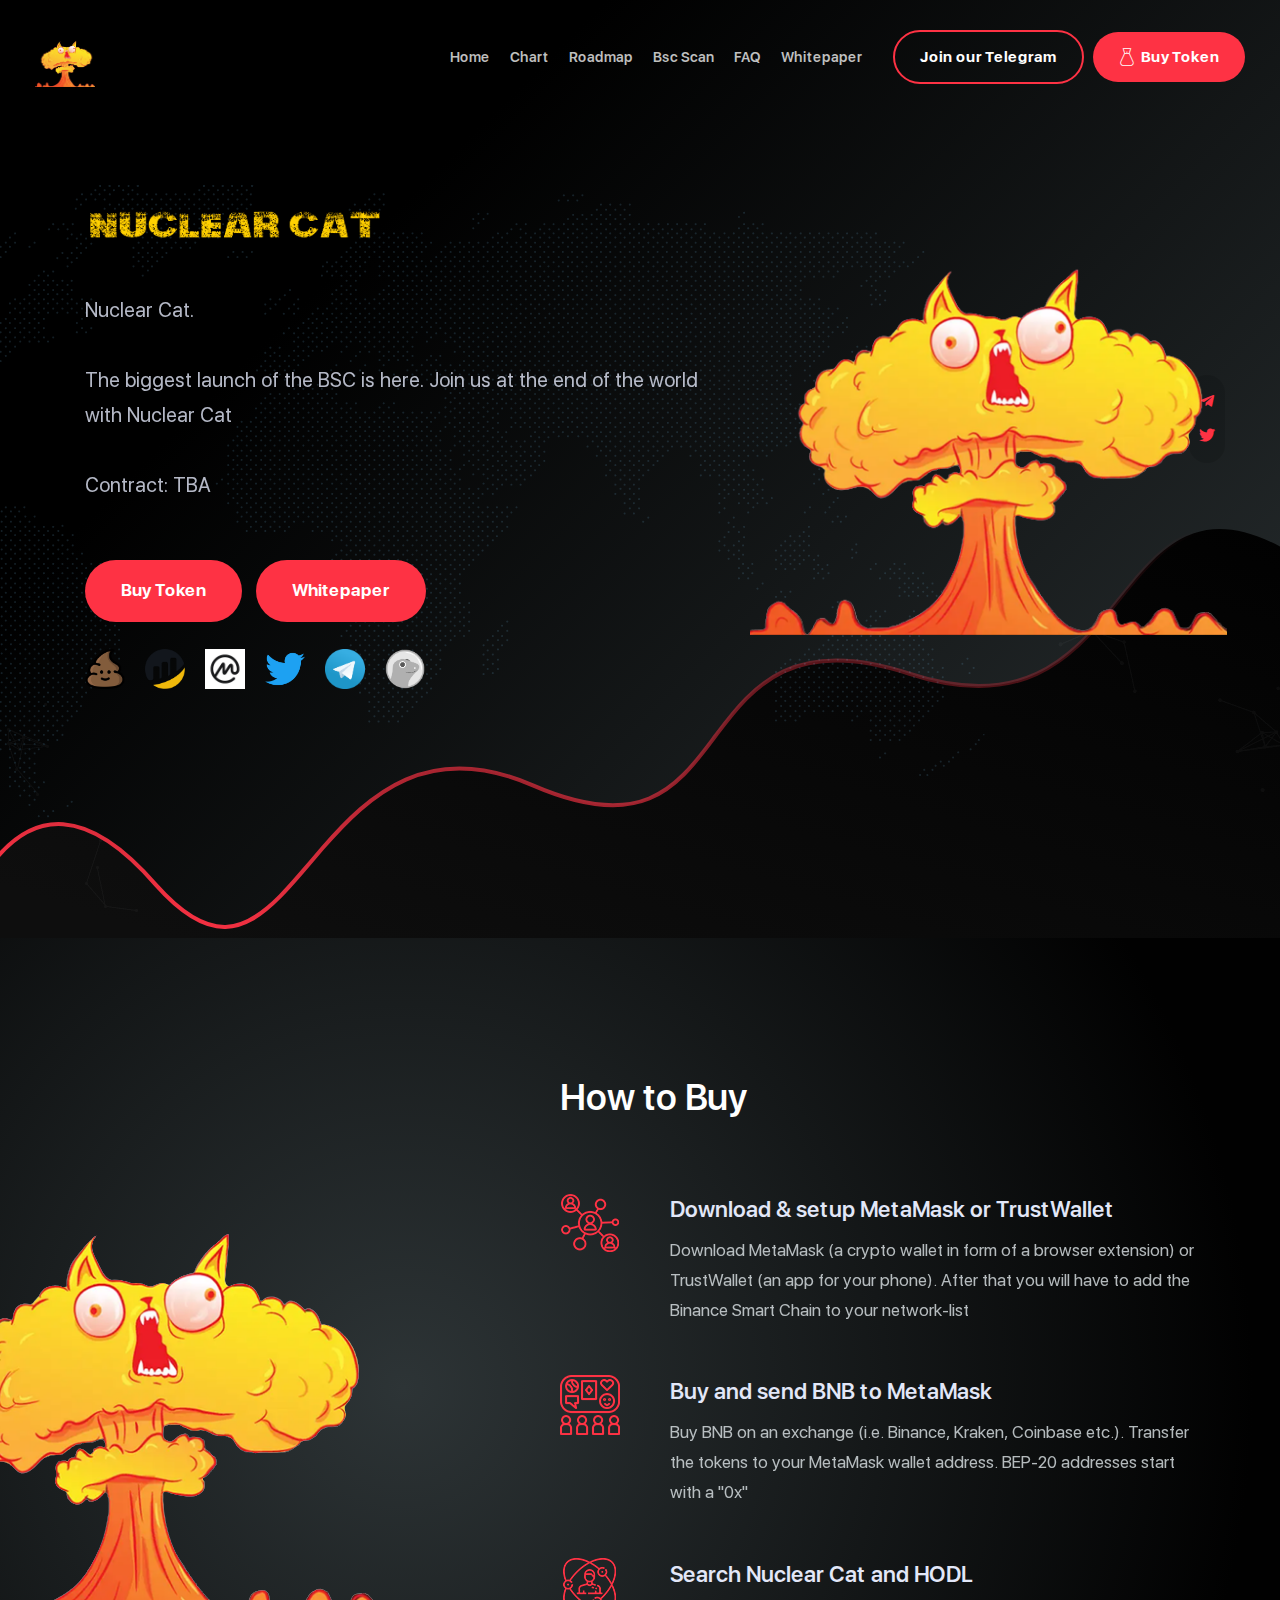
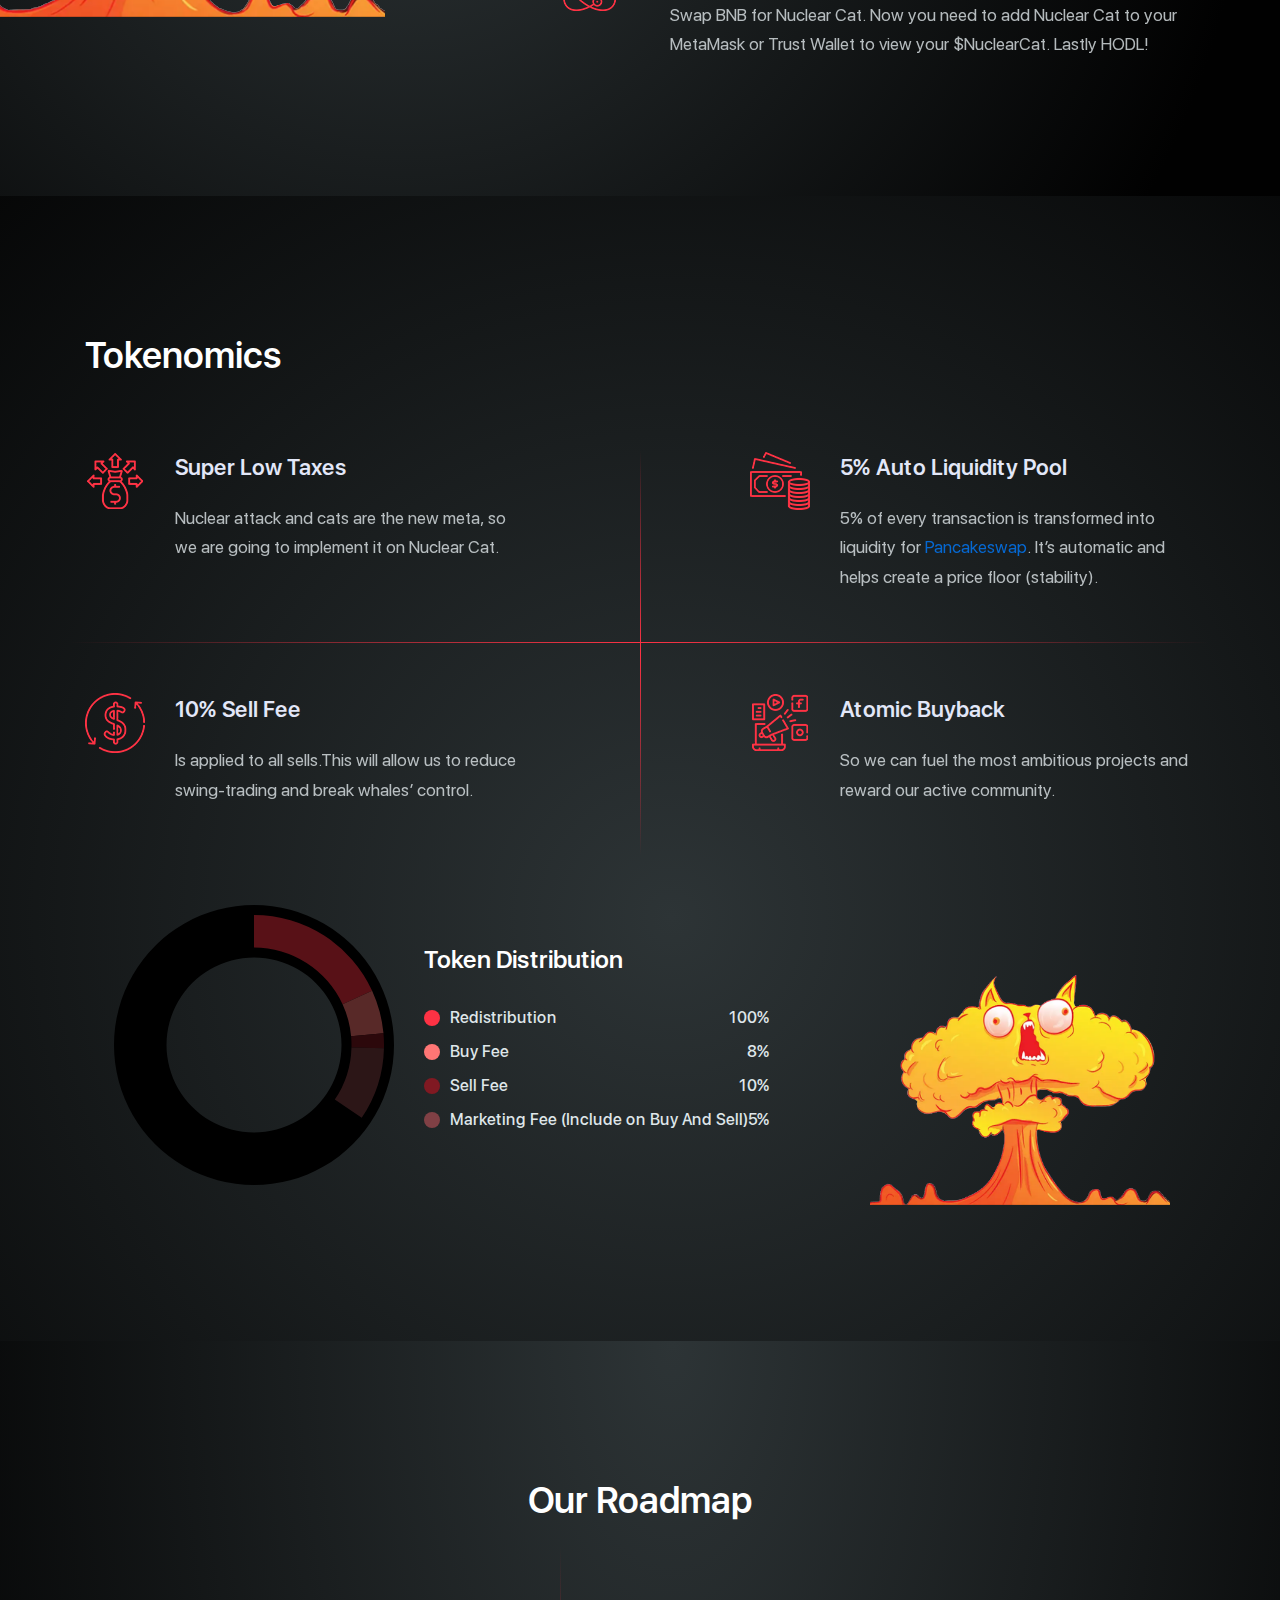
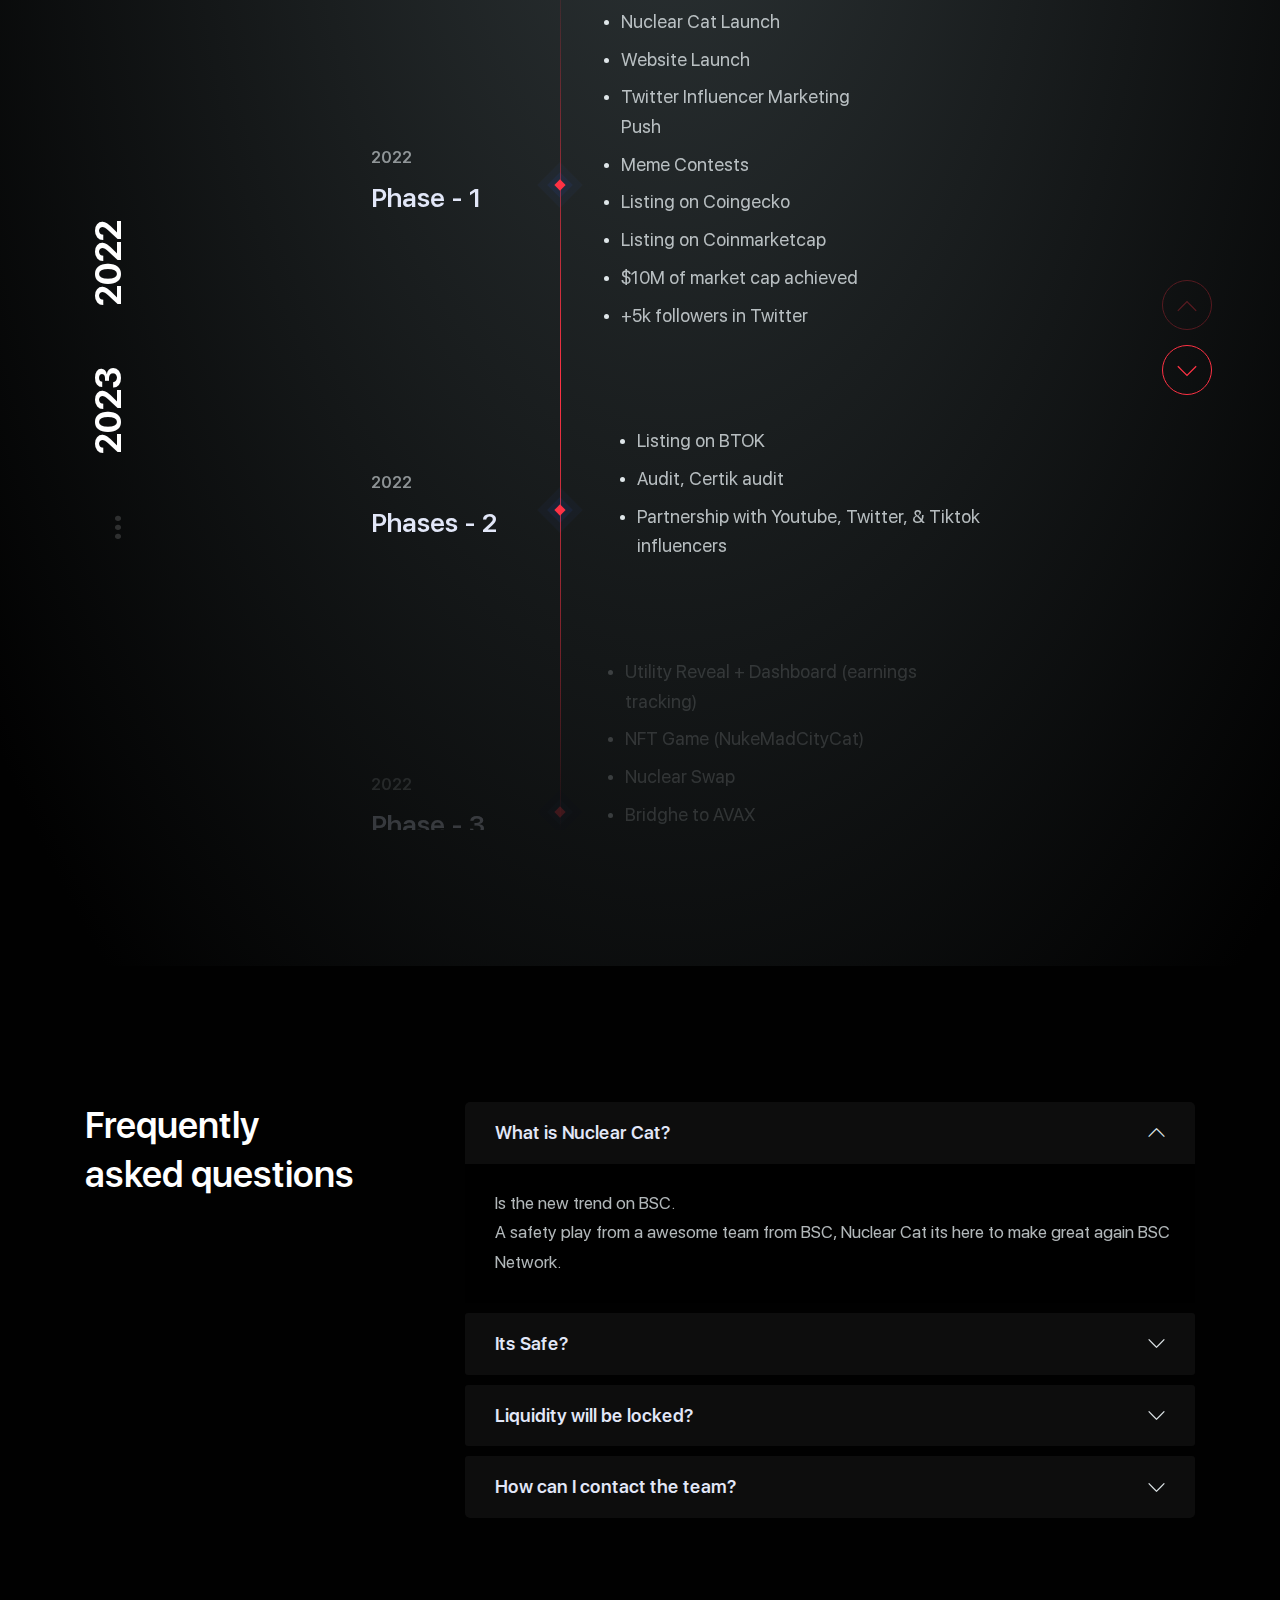
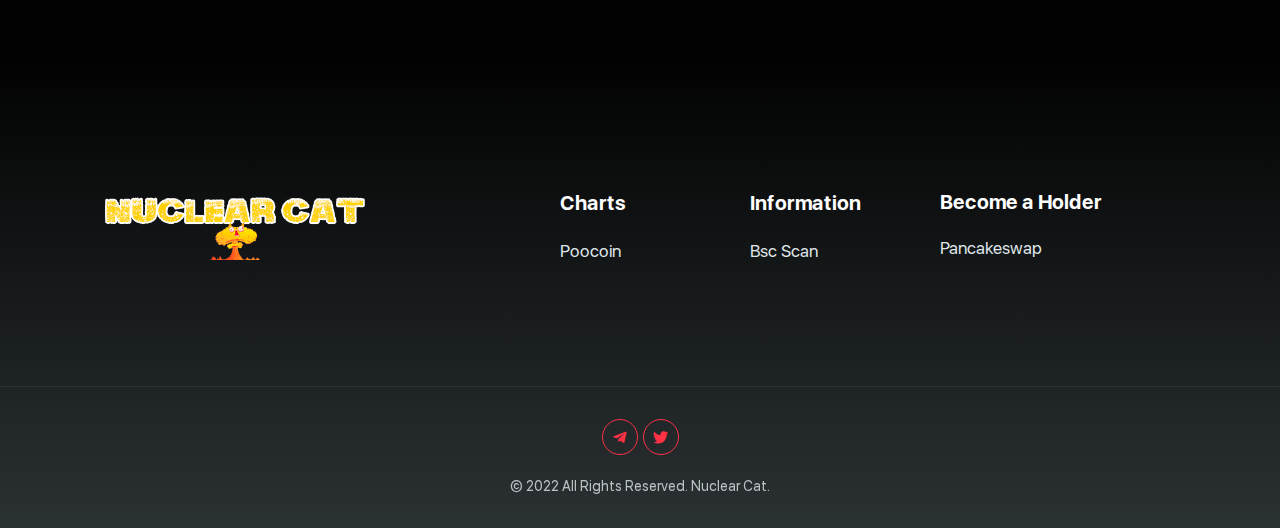
==== commit b04e8853: "l" ====
--- a/NuclearCat/index.html
+++ b/NuclearCat/index.html
@@ -293,7 +293,7 @@
                                 <div>
                                     <h3 class="h5-font text-color--200 font-w--600 mb-2">Super Low Taxes</h3>
                                     <p class="text-color--500">
-Nuclear attack, cats and low taxes are the new meta, so we are going to implement it on Nuclear Cat. 
+Nuclear attack and cats are the new meta, so we are going to implement it on Nuclear Cat. 
 
                                     </p>
                                 </div>
@@ -306,9 +306,9 @@
                                     <img src="img/icon-place2.png" alt="icon">
                                 </span>
                                 <div>
-                                    <h3 class="h5-font text-color--200 font-w--600 mb-2">2% Auto Liquidity Pool</h3>
+                                    <h3 class="h5-font text-color--200 font-w--600 mb-2">5% Auto Liquidity Pool</h3>
                                     <p class="text-color--500">
-2% of every transaction is transformed into liquidity for <a href="https://pancakeswap.finance/swap" target="_blank">Pancakeswap</a>.
+5% of every transaction is transformed into liquidity for <a href="https://pancakeswap.finance/swap" target="_blank">Pancakeswap</a>.
 It’s automatic and helps create a price floor (stability).</p>
                                 </div>
                             </div>
@@ -323,9 +323,9 @@
                                     <img src="img/icon-place3.png" alt="icon">
                                 </span>
                                 <div>
-                                    <h3 class="h5-font text-color--200 font-w--600 mb-2">2% Sell Fee</h3>
+                                    <h3 class="h5-font text-color--200 font-w--600 mb-2">10% Sell Fee</h3>
                                     <p class="text-color--500">
-Extra 2% fee is applied to all sells.This will allow us to reduce swing-trading and break whales’ control. </p>
+Is applied to all sells.This will allow us to reduce swing-trading and break whales’ control. </p>
                                 </div>
                             </div>
                         </div>
@@ -364,26 +364,26 @@
                                             <span class="oval--md mr-1 jsElement" data-bg-color="#FE3244"></span>
                                             <span class="content-list__name text-color--400">Redistribution</span>
                                         </div>
-                                        <span class="content-list__value text-color--400">10%</span>
+                                        <span class="content-list__value text-color--400">100%</span>
                                     </li>
                                     <li class="font-w--500 d-flex align-items-center justify-content-between mb-1">
                                         <div class="d-flex align-items-center">
                                             <span class="oval--md mr-1 jsElement" data-bg-color="#ff7675"></span>
-                                            <span class="content-list__name text-color--400">Auto Liquidity Pool </span>
+                                            <span class="content-list__name text-color--400">Buy Fee </span>
                                         </div>
-                                        <span class="content-list__value text-color--400">3%</span>
+                                        <span class="content-list__value text-color--400">8%</span>
                                     </li>
                                     <li class="font-w--500 d-flex align-items-center justify-content-between mb-1">
                                         <div class="d-flex align-items-center">
                                             <span class="oval--md mr-1 jsElement" data-bg-color="#801922"></span>
                                             <span class="content-list__name text-color--400">Sell Fee</span>
                                         </div>
-                                        <span class="content-list__value text-color--400">1%</span>
+                                        <span class="content-list__value text-color--400">10%</span>
                                     </li>
                                     <li class="font-w--500 d-flex align-items-center justify-content-between mb-1">
                                         <div class="d-flex align-items-center">
                                             <span class="oval--md mr-1 jsElement" data-bg-color="#804045"></span>
-                                            <span class="content-list__name text-color--400">Marketing Fee</span>
+                                            <span class="content-list__name text-color--400">Marketing Fee (Include on Buy And Sell)</span>
                                         </div>
                                         <span class="content-list__value text-color--400">5%</span>
                                     </li>
@@ -666,7 +666,7 @@
                         <div class="col-6 col-md-4 col-lg-2 mb-1 mb-lg-0">
                             <h3 class="font-size--20 text-color--300 mb-2 font-w--700">Information</h3>
                             <ul class="list-unstyled">
-                                <li><a href="https://bscscan.com/token/0x284512003f52daf4b07873145ccee21ed5aef06b" class="text-color--400 body-font">Bsc Scan</a></li>
+                                <li><a href="https://bscscan.com/token/0" class="text-color--400 body-font">Bsc Scan</a></li>
                             </ul>
                         </div>
                         <!-- end of widget col -->
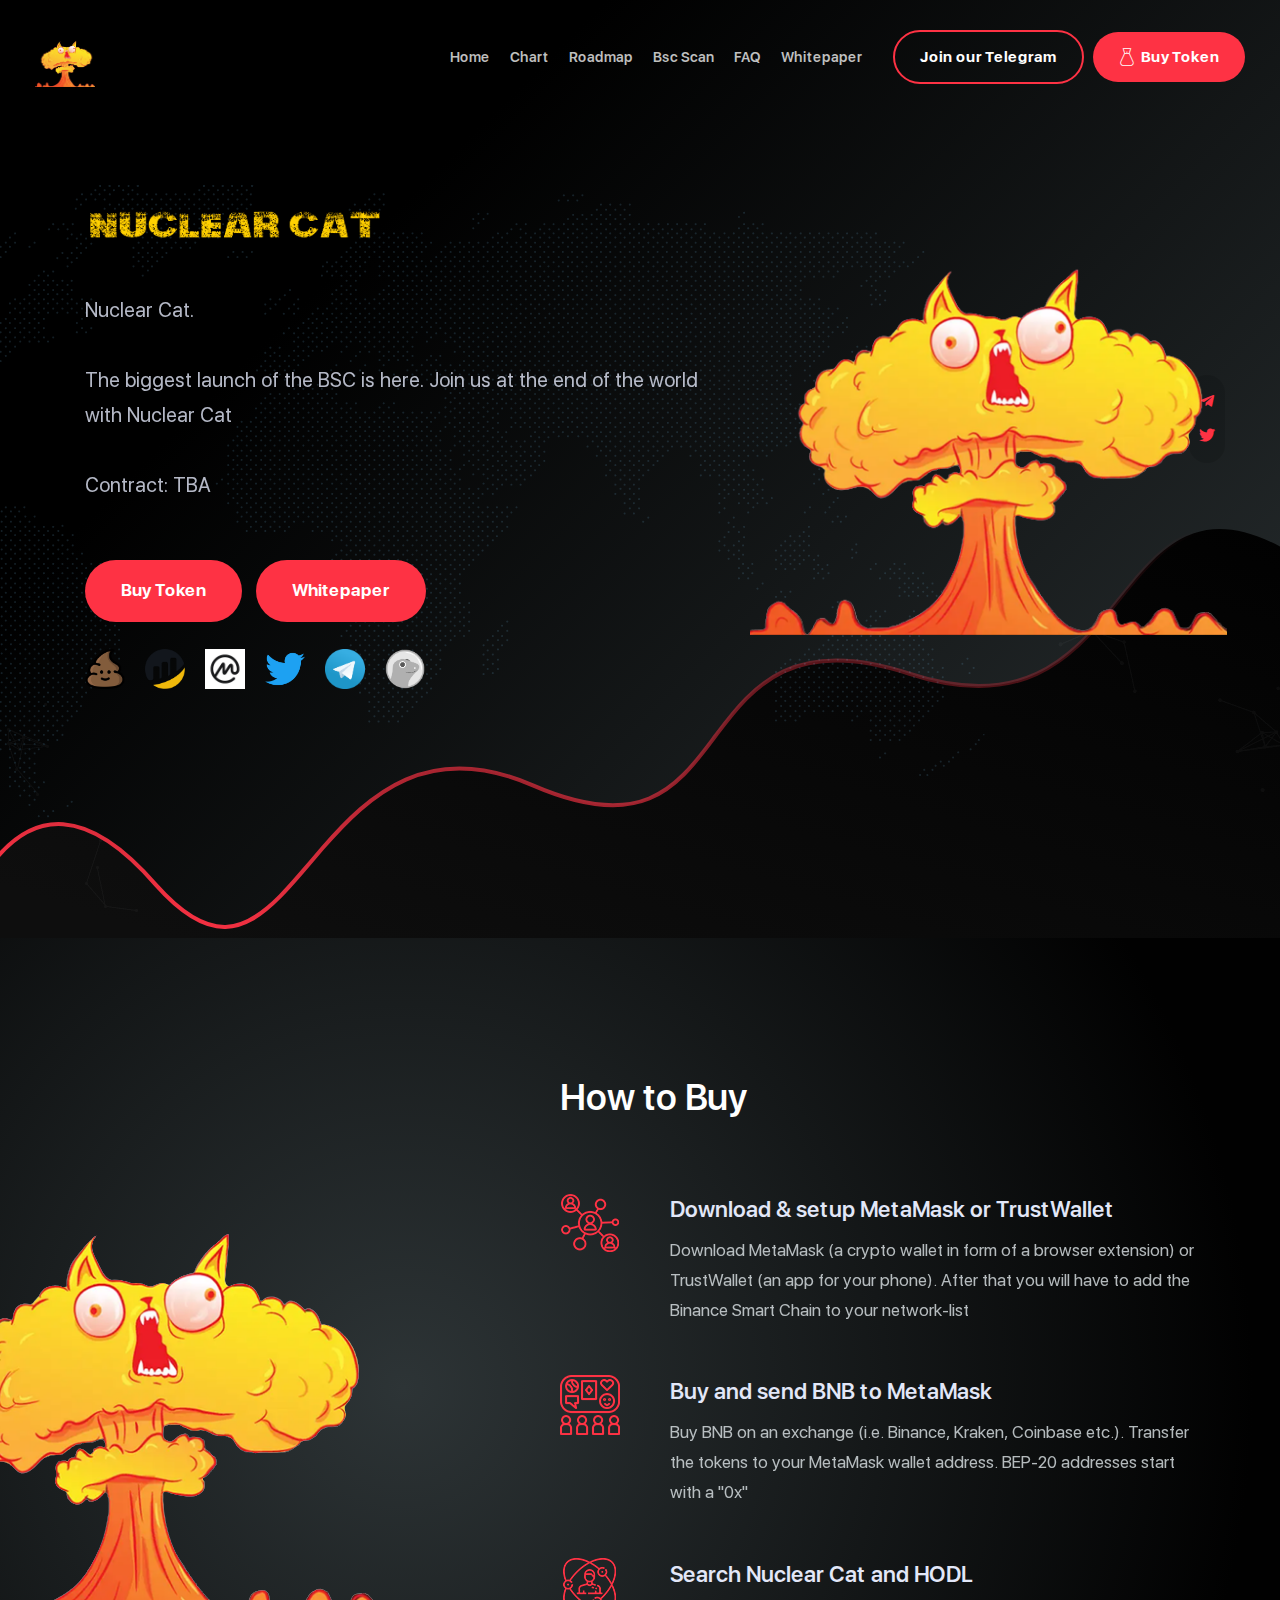
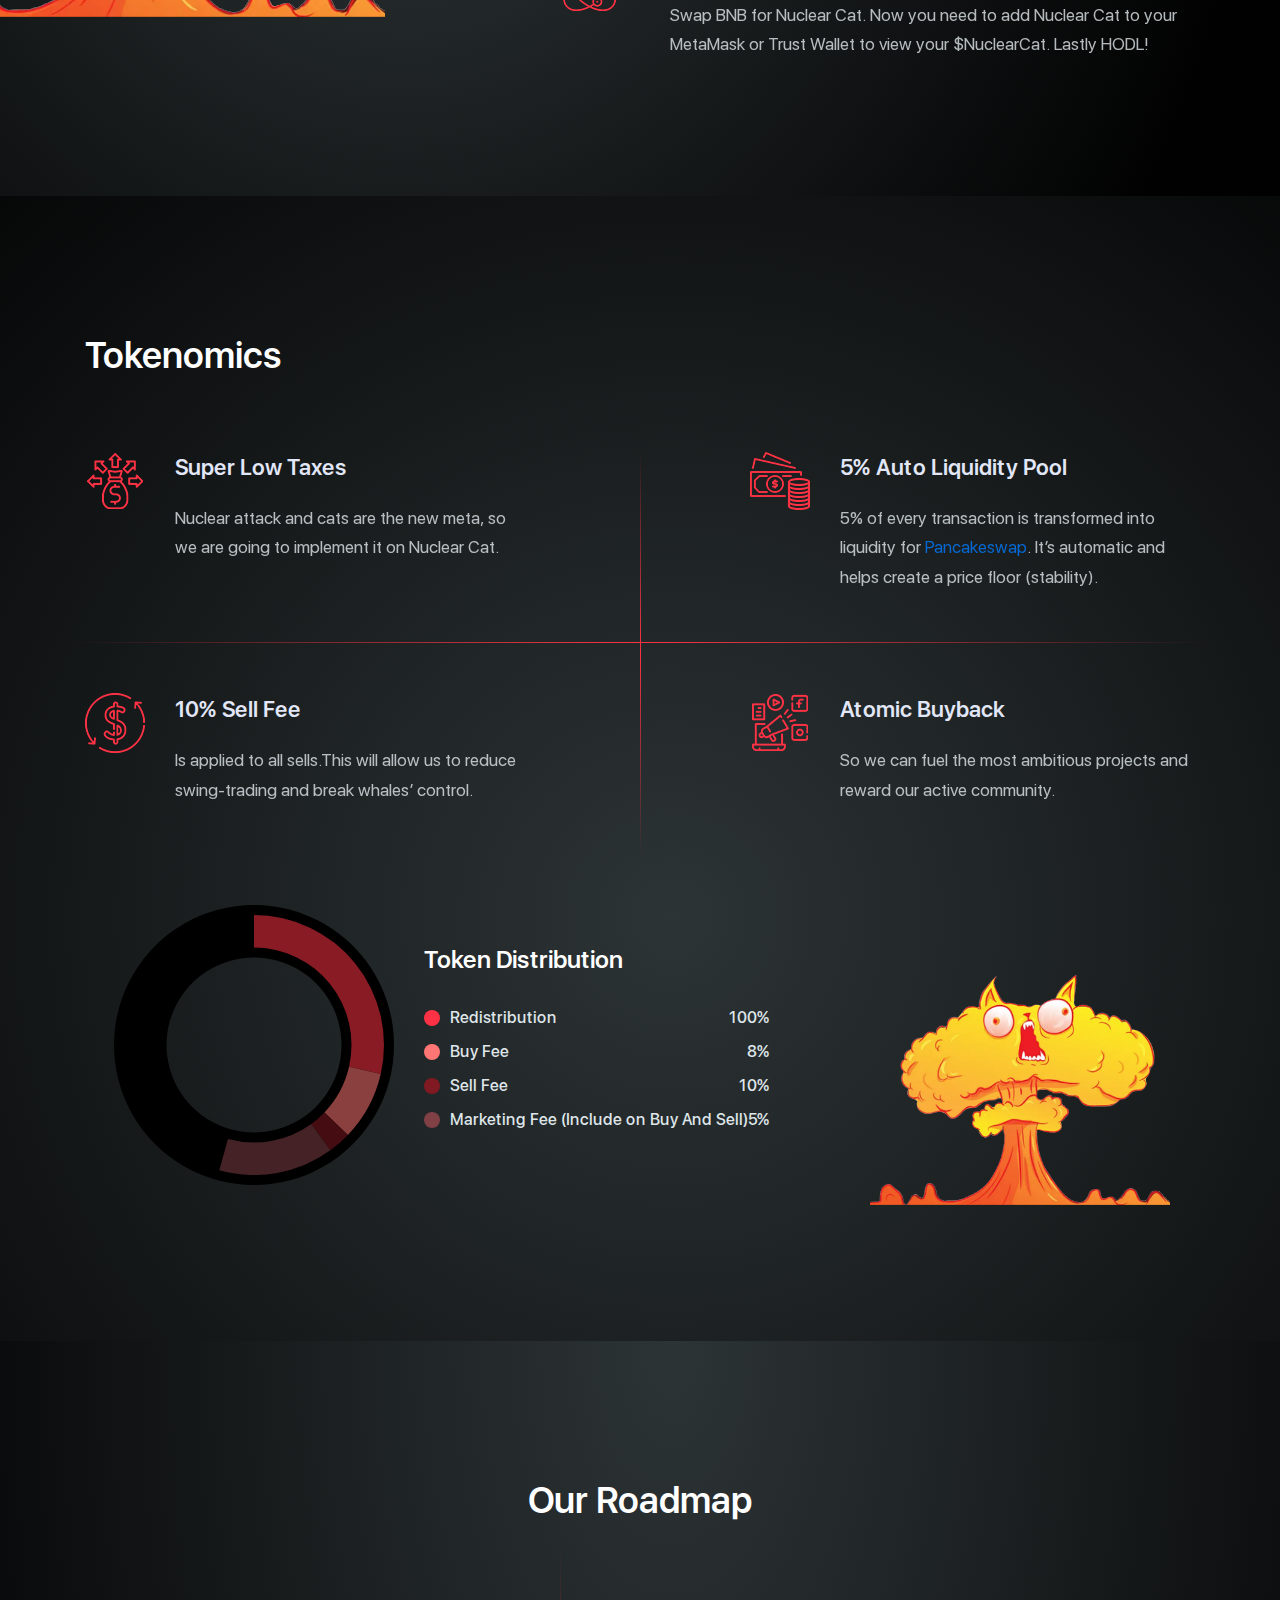
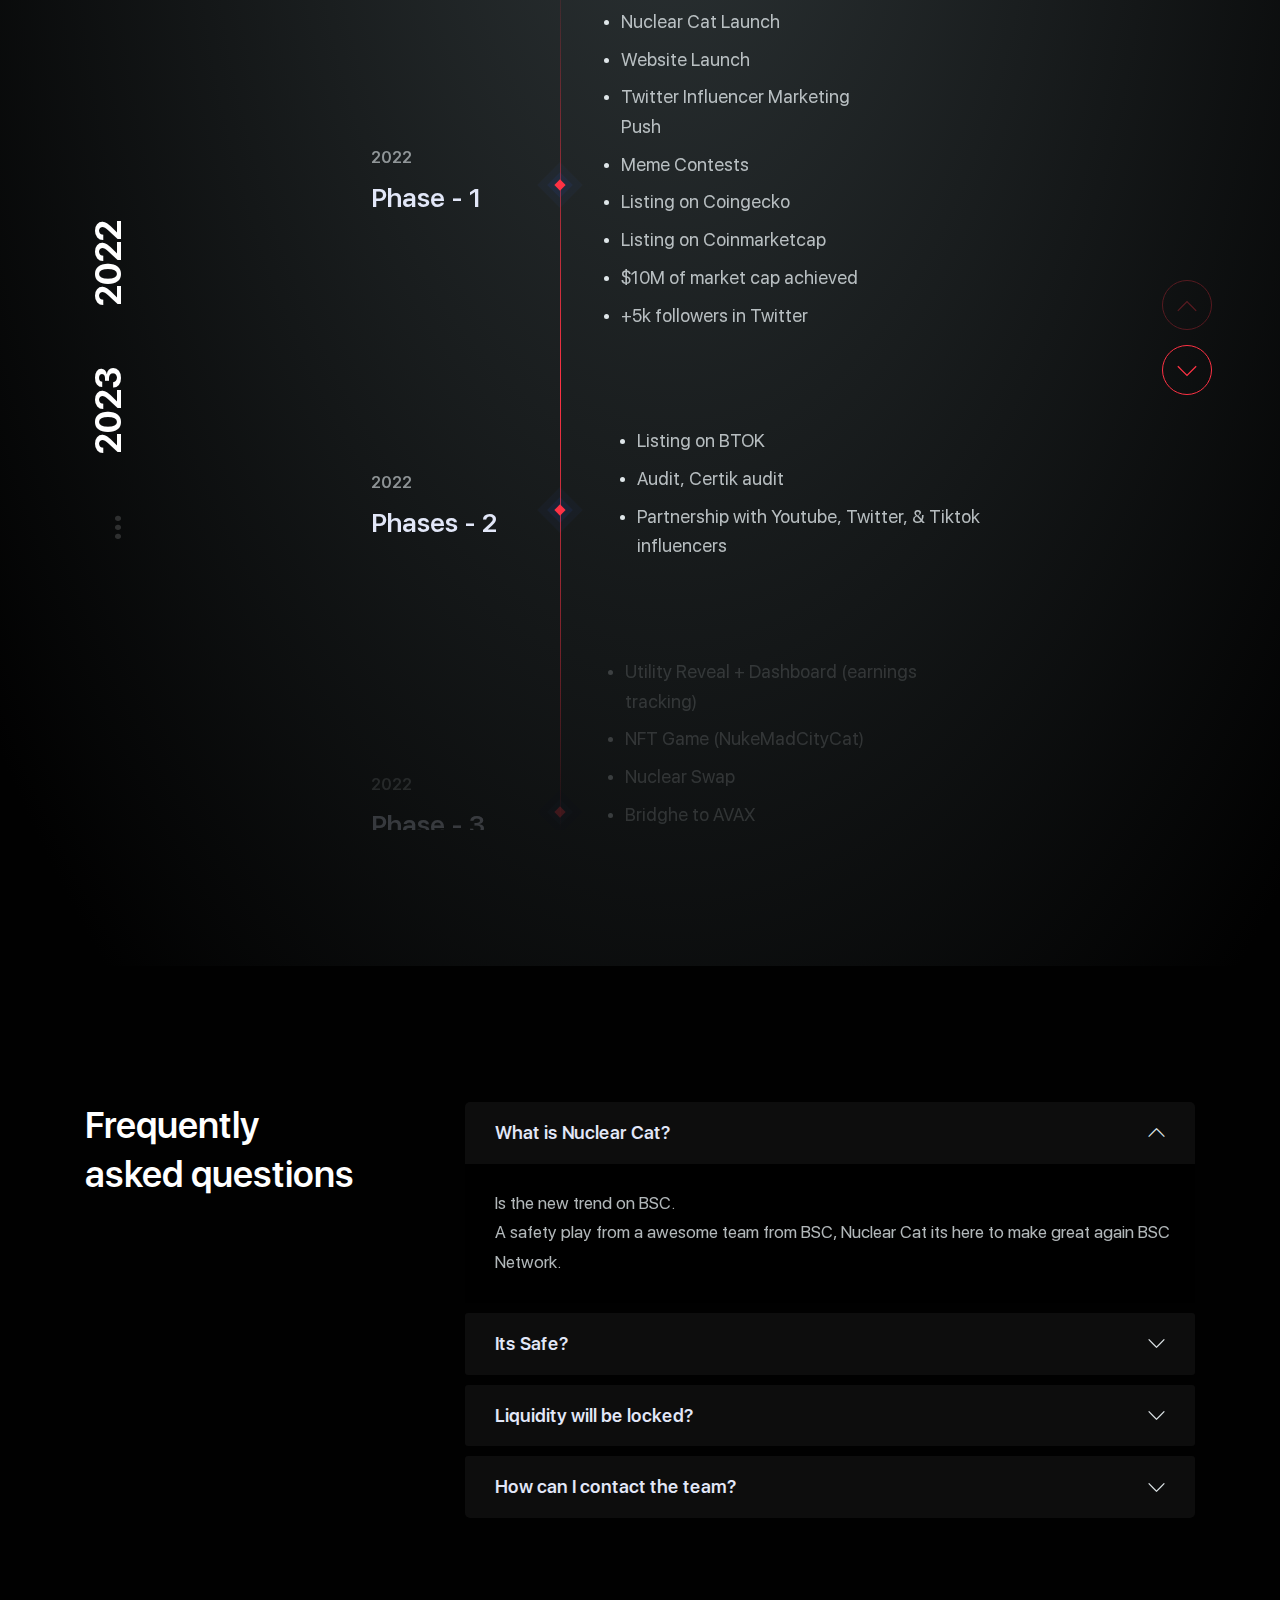
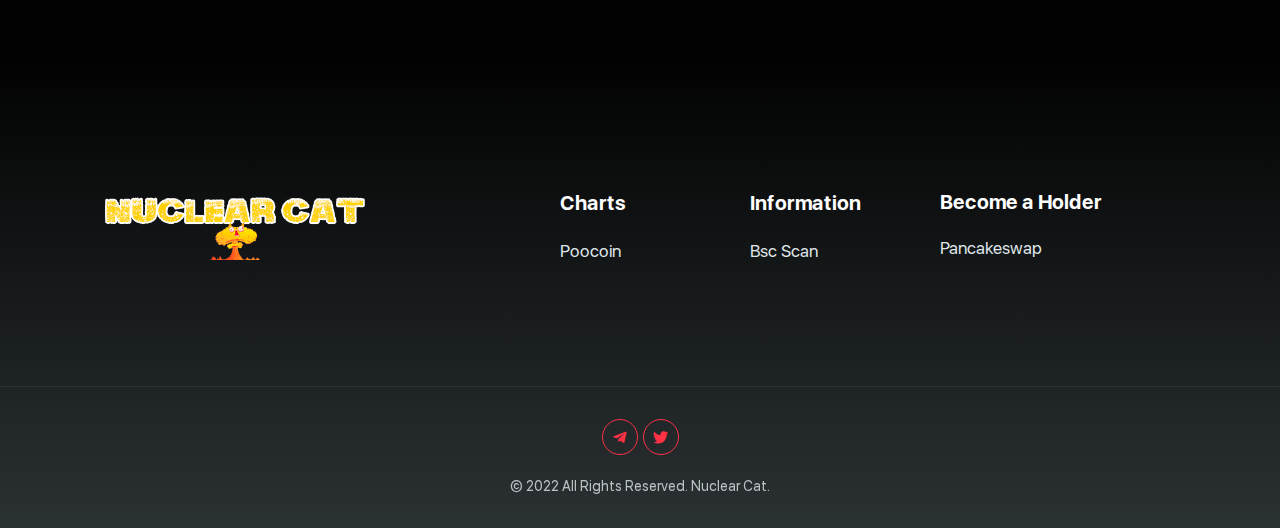
==== commit 2173b53b: "Update index.html" ====
--- a/NuclearCat/index.html
+++ b/NuclearCat/index.html
@@ -51,13 +51,13 @@
                                 <a class="nav-link" href="index-2.html">Home</a>
                             </li>
                             <li class="nav-item">
-                                <a class="nav-link" href="https://poocoin.app/tokens/0x284512003f52daf4b07873145ccee21ed5aef06b" target="_blank">Chart</a>
+                                <a class="nav-link" href="https://poocoin.app/tokens/0" target="_blank">Chart</a>
                             </li>
                             <li class="nav-item">
                                 <a class="nav-link" href="#roadmap">Roadmap</a>
                             </li>
                             <li class="nav-item">
-                                <a class="nav-link" href="https://bscscan.com/token/0x284512003f52daf4b07873145ccee21ed5aef06b" target="_blank">Bsc Scan</a>
+                                <a class="nav-link" href="https://bscscan.com/token/0" target="_blank">Bsc Scan</a>
                             </li>
                             <li class="nav-item">
                                 <a class="nav-link" href="#faq">FAQ</a>
